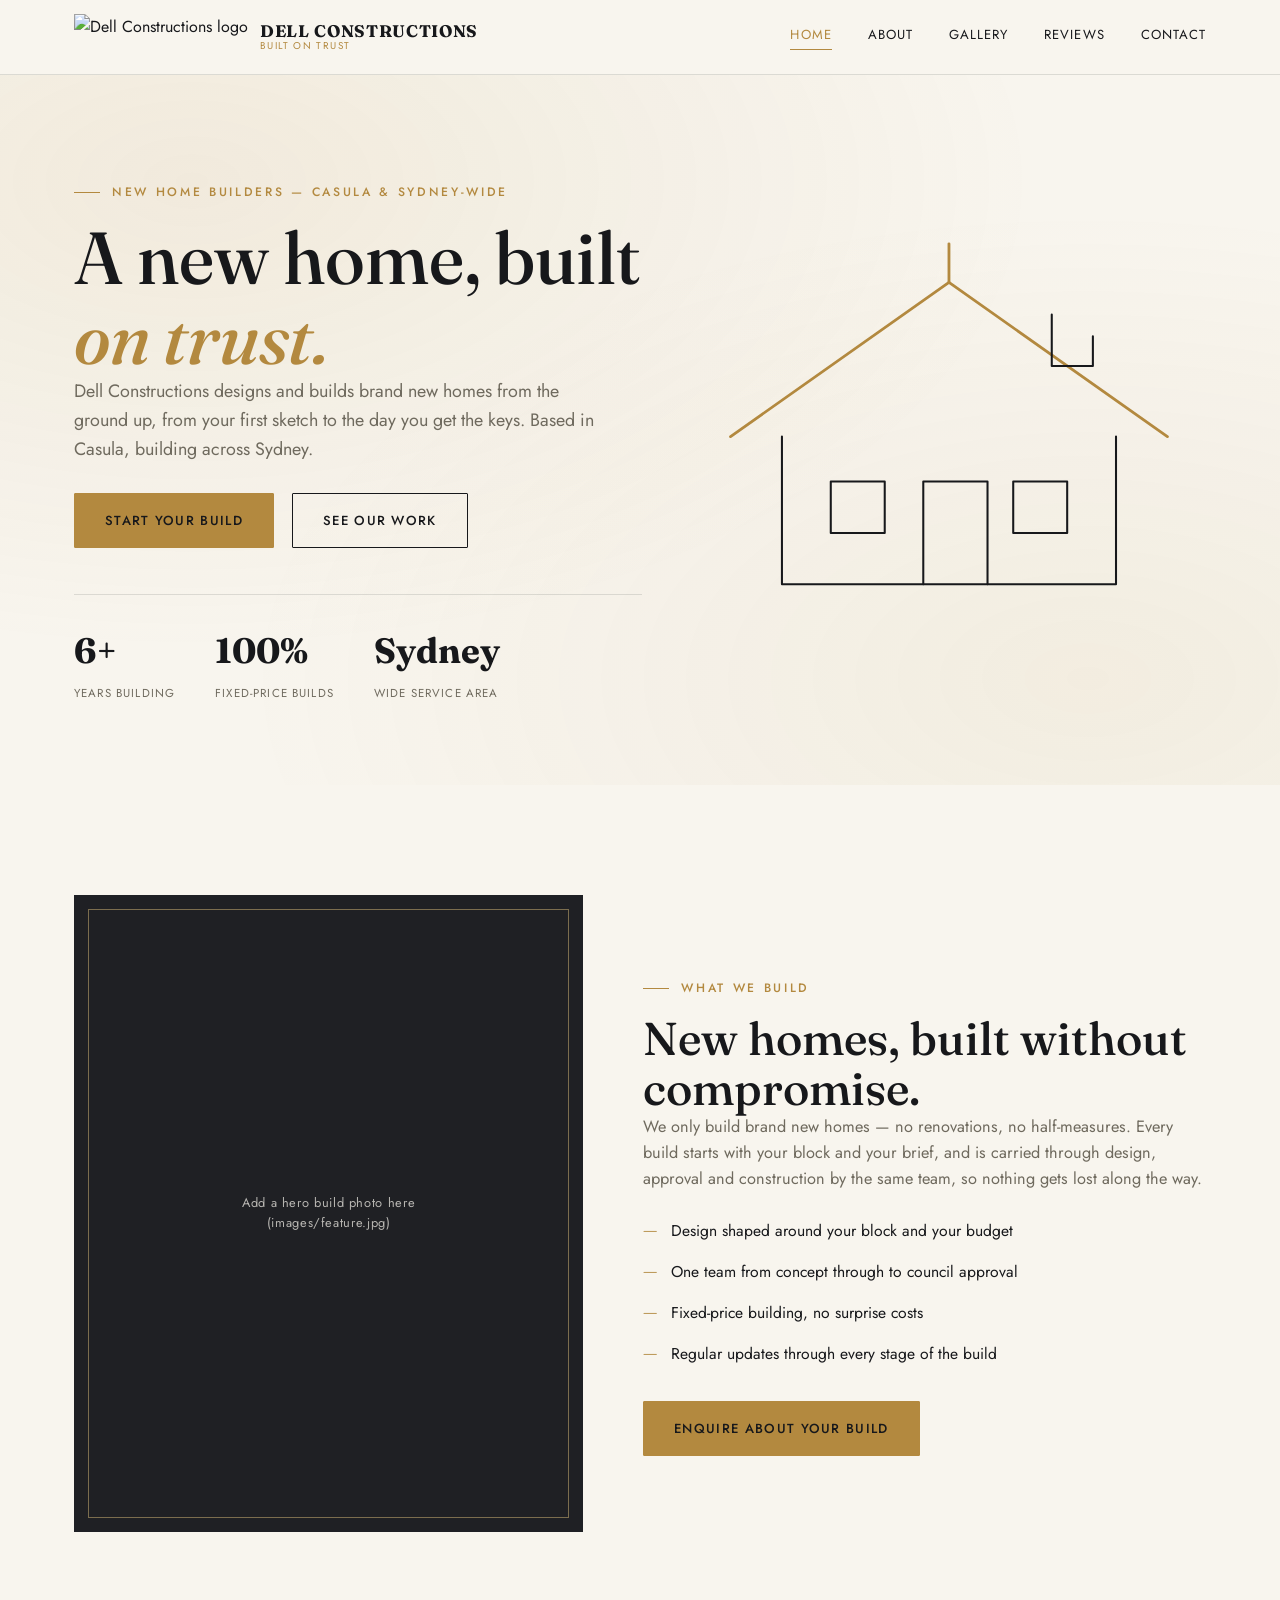
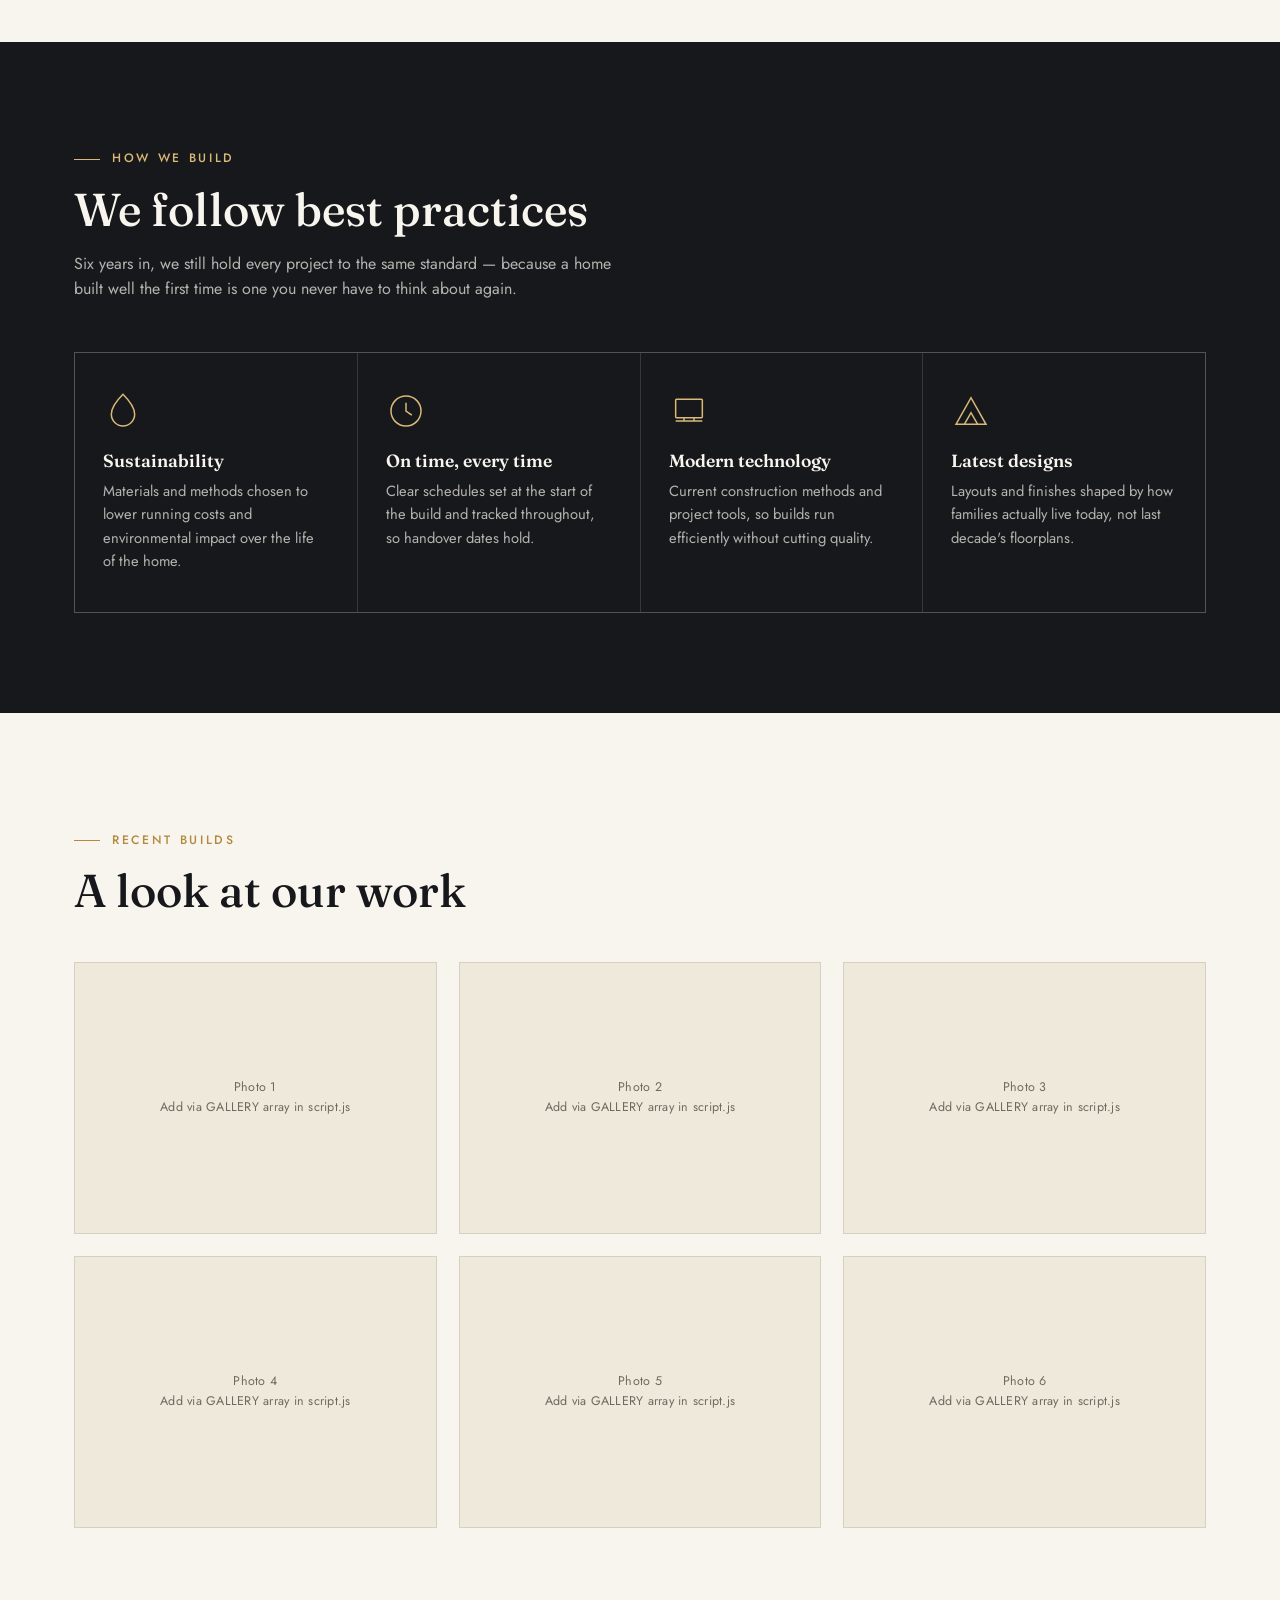
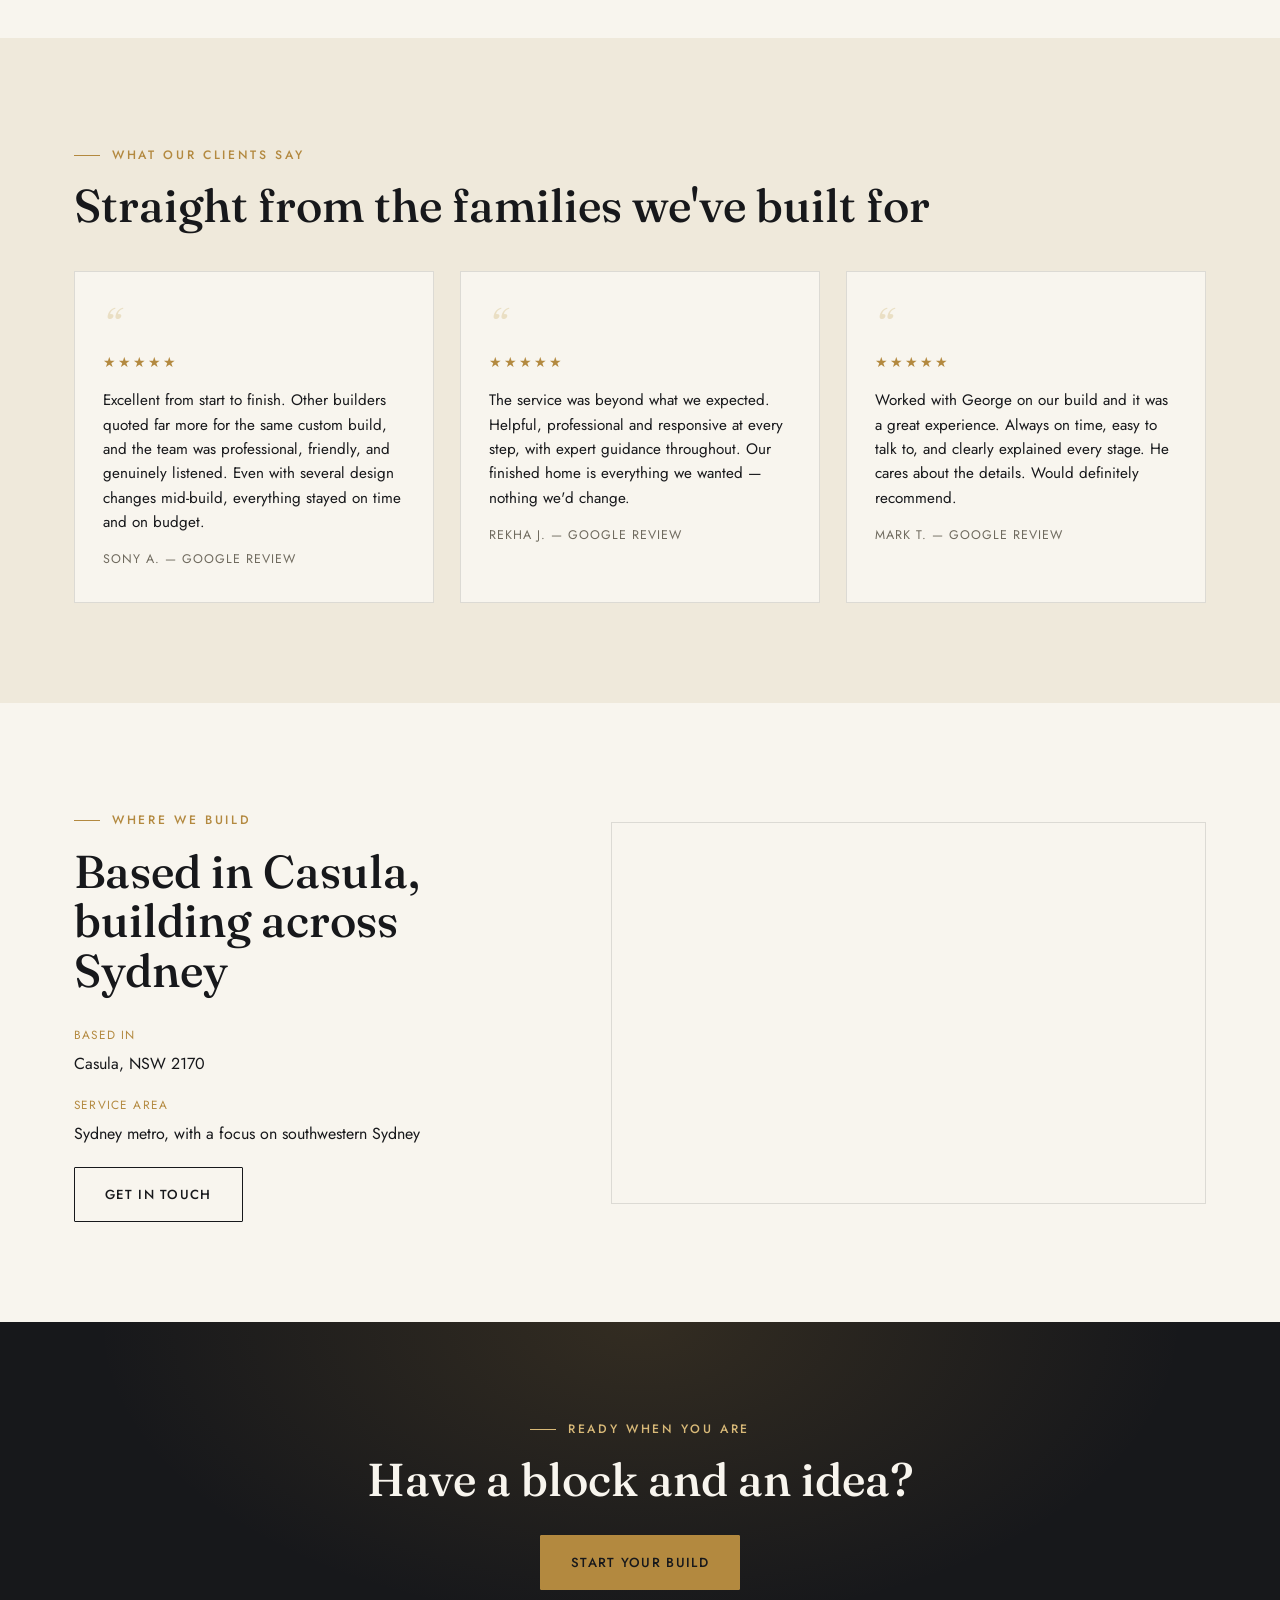
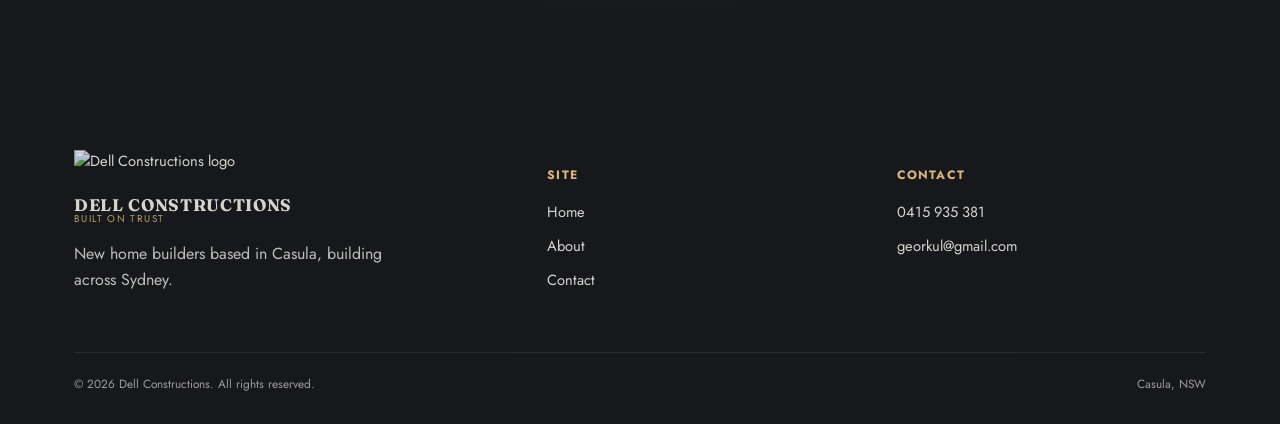
==== index.html @ a58f2e92 "Add files via upload" ====
<!DOCTYPE html>
<html lang="en">
<head>
<meta charset="UTF-8">
<meta name="viewport" content="width=device-width, initial-scale=1.0">
<title>Dell Constructions | New Home Builders, Sydney</title>
<meta name="description" content="Dell Constructions builds brand new homes across Sydney, from first sketch to handover. Based in Casula, NSW.">
<link rel="icon" href="images/logo.png">
<link rel="preconnect" href="https://fonts.googleapis.com">
<link href="https://fonts.googleapis.com/css2?family=Fraunces:ital,wght@0,400;0,500;0,600;1,500&family=Jost:wght@400;500;600&display=swap" rel="stylesheet">
<link rel="stylesheet" href="style.css">
</head>
<body>

<header class="site-header">
  <div class="container">
    <a href="index.html" class="brand">
      <img src="images/logo.png" alt="Dell Constructions logo">
      <span class="brand-text"><strong>Dell Constructions</strong><span>Built on trust</span></span>
    </a>
    <nav class="main-nav">
      <a href="index.html" class="active">Home</a>
      <a href="about.html">About</a>
      <a href="index.html#gallery">Gallery</a>
      <a href="index.html#reviews">Reviews</a>
      <a href="contact.html">Contact</a>
    </nav>
    <button class="nav-toggle" aria-label="Toggle menu">
      <span></span><span></span><span></span>
    </button>
  </div>
</header>

<section class="hero">
  <div class="container">
    <div class="hero-content reveal">
      <p class="eyebrow">New home builders — Casula &amp; Sydney-wide</p>
      <h1>A new home, built <em>on trust.</em></h1>
      <p class="hero-sub">Dell Constructions designs and builds brand new homes from the ground up, from your first sketch to the day you get the keys. Based in Casula, building across Sydney.</p>
      <div class="hero-cta">
        <a href="contact.html" class="btn-primary">Start your build</a>
        <a href="#gallery" class="btn-ghost">See our work</a>
      </div>
      <div class="hero-stats">
        <div class="stat"><strong data-count="6" data-suffix="+">0</strong><small>Years building</small></div>
        <div class="stat"><strong data-count="100" data-suffix="%">0</strong><small>Fixed-price builds</small></div>
        <div class="stat"><strong>Sydney</strong><small>Wide service area</small></div>
      </div>
    </div>

    <div class="hero-art reveal reveal-delay-1">
      <svg viewBox="0 0 400 320" xmlns="http://www.w3.org/2000/svg">
        <path d="M30 160 L200 40 L370 160" class="gold-line" />
        <path d="M70 160 L70 275 L330 275 L330 160" />
        <path d="M180 275 L180 195 L230 195 L230 275" />
        <path d="M108 195 L150 195 L150 235 L108 235 Z" />
        <path d="M250 195 L292 195 L292 235 L250 235 Z" />
        <path d="M280 65 L280 105 L312 105 L312 82" />
        <line x1="200" y1="40" x2="200" y2="10" class="gold-line" />
      </svg>
    </div>
  </div>
</section>

<section class="feature">
  <div class="container">
    <div class="feature-media reveal">
      <div class="frame-note">Add a hero build photo here<br>(images/feature.jpg)</div>
    </div>
    <div class="reveal reveal-delay-1">
      <p class="eyebrow">What we build</p>
      <h2>New homes, built without compromise.</h2>
      <p style="color:var(--muted); font-size:1.02rem;">We only build brand new homes — no renovations, no half-measures. Every build starts with your block and your brief, and is carried through design, approval and construction by the same team, so nothing gets lost along the way.</p>
      <ul class="feature-list">
        <li><span class="mark">—</span> Design shaped around your block and your budget</li>
        <li><span class="mark">—</span> One team from concept through to council approval</li>
        <li><span class="mark">—</span> Fixed-price building, no surprise costs</li>
        <li><span class="mark">—</span> Regular updates through every stage of the build</li>
      </ul>
      <a href="contact.html" class="btn-primary">Enquire about your build</a>
    </div>
  </div>
</section>

<section class="practices">
  <div class="container">
    <p class="eyebrow reveal">How we build</p>
    <h2 class="reveal">We follow best practices</h2>
    <p class="practices-sub reveal">Six years in, we still hold every project to the same standard — because a home built well the first time is one you never have to think about again.</p>
    <div class="practices-grid">
      <div class="practice-card reveal">
        <div class="icon"><svg viewBox="0 0 48 48" fill="none" stroke="currentColor" stroke-width="1.8"><path d="M24 4c8 8 14 16 14 24a14 14 0 0 1-28 0c0-8 6-16 14-24z"/></svg></div>
        <h3>Sustainability</h3>
        <p>Materials and methods chosen to lower running costs and environmental impact over the life of the home.</p>
      </div>
      <div class="practice-card reveal reveal-delay-1">
        <div class="icon"><svg viewBox="0 0 48 48" fill="none" stroke="currentColor" stroke-width="1.8"><circle cx="24" cy="24" r="18"/><path d="M24 14v10l7 5"/></svg></div>
        <h3>On time, every time</h3>
        <p>Clear schedules set at the start of the build and tracked throughout, so handover dates hold.</p>
      </div>
      <div class="practice-card reveal reveal-delay-2">
        <div class="icon"><svg viewBox="0 0 48 48" fill="none" stroke="currentColor" stroke-width="1.8"><rect x="8" y="10" width="32" height="22" rx="1"/><path d="M8 36h32M18 32v4M30 32v4"/></svg></div>
        <h3>Modern technology</h3>
        <p>Current construction methods and project tools, so builds run efficiently without cutting quality.</p>
      </div>
      <div class="practice-card reveal reveal-delay-3">
        <div class="icon"><svg viewBox="0 0 48 48" fill="none" stroke="currentColor" stroke-width="1.8"><path d="M6 40L24 8l18 32z"/><path d="M16 40l8-14 8 14"/></svg></div>
        <h3>Latest designs</h3>
        <p>Layouts and finishes shaped by how families actually live today, not last decade's floorplans.</p>
      </div>
    </div>
  </div>
</section>

<section class="gallery" id="gallery">
  <div class="container">
    <div class="gallery-head reveal">
      <div>
        <p class="eyebrow">Recent builds</p>
        <h2>A look at our work</h2>
      </div>
    </div>
    <div class="gallery-grid reveal reveal-delay-1"><!-- filled by script.js --></div>
  </div>
</section>

<section class="reviews" id="reviews">
  <div class="container">
    <p class="eyebrow reveal">What our clients say</p>
    <h2 class="reveal">Straight from the families we've built for</h2>
    <div class="reviews-grid"><!-- filled by script.js --></div>
  </div>
</section>

<section class="location">
  <div class="container">
    <div class="reveal">
      <p class="eyebrow">Where we build</p>
      <h2>Based in Casula, building across Sydney</h2>
      <div class="location-detail" style="margin-top:30px;">
        <div class="label">Based in</div>
        <p style="margin:0;">Casula, NSW 2170</p>
      </div>
      <div class="location-detail">
        <div class="label">Service area</div>
        <p style="margin:0;">Sydney metro, with a focus on southwestern Sydney</p>
      </div>
      <a href="contact.html" class="btn-ghost">Get in touch</a>
    </div>
    <div class="map-embed reveal reveal-delay-1">
      <iframe
        src="https://www.google.com/maps?q=Casula+NSW+2170,+Australia&output=embed"
        loading="lazy"
        referrerpolicy="no-referrer-when-downgrade"
        allowfullscreen></iframe>
    </div>
  </div>
</section>

<section class="cta-band">
  <div class="container reveal">
    <p class="eyebrow">Ready when you are</p>
    <h2>Have a block and an idea?</h2>
    <a href="contact.html" class="btn-primary">Start your build</a>
  </div>
</section>

<footer class="site-footer">
  <div class="container">
    <div class="footer-grid">
      <div>
        <a href="index.html" class="brand">
          <img src="images/logo.png" alt="Dell Constructions logo">
          <span class="brand-text"><strong>Dell Constructions</strong><span>Built on trust</span></span>
        </a>
        <p style="margin-top:16px; opacity:0.75; max-width:32ch;">New home builders based in Casula, building across Sydney.</p>
      </div>
      <div>
        <h4>Site</h4>
        <a href="index.html">Home</a>
        <a href="about.html">About</a>
        <a href="contact.html">Contact</a>
      </div>
      <div>
        <h4>Contact</h4>
        <a href="tel:0415935381">0415 935 381</a>
        <a href="mailto:georkul@gmail.com">georkul@gmail.com</a>
      </div>
    </div>
    <div class="footer-bottom">
      <span>© <span id="year"></span> Dell Constructions. All rights reserved.</span>
      <span>Casula, NSW</span>
    </div>
  </div>
</footer>

<script src="script.js"></script>
<script>document.getElementById("year").textContent = new Date().getFullYear();</script>
</body>
</html>
---- style.css ----
/* ============================================================
   DELL CONSTRUCTIONS — STYLESHEET (v2, luxury theme)
   ============================================================ */

:root {
  --ink: #17181b;            /* near-black charcoal, primary text/dark bg */
  --panel: #1f2024;          /* slightly lighter dark, panel sections */
  --cream: #f8f5ee;          /* warm ivory, main background */
  --cream-dim: #efe9db;      /* deeper ivory, alt section bg */
  --gold: #b3893f;           /* primary gold accent */
  --gold-light: #d8b978;     /* lighter gold, hovers/highlights */
  --gold-pale: #eadfc4;      /* faint gold tint for borders/washes */
  --muted: #6f6a5e;          /* secondary text on cream */
  --muted-light: rgba(248,245,238,0.7); /* secondary text on dark */
  --line: rgba(23,24,27,0.12);
  --line-dark: rgba(248,245,238,0.14);

  --font-display: "Fraunces", serif;
  --font-body: "Jost", sans-serif;
}

* { box-sizing: border-box; }
html { scroll-behavior: smooth; }

body {
  margin: 0;
  font-family: var(--font-body);
  background: var(--cream);
  color: var(--ink);
  line-height: 1.6;
  -webkit-font-smoothing: antialiased;
}

img { max-width: 100%; display: block; }
a { color: inherit; }

h1, h2, h3 {
  font-family: var(--font-display);
  font-weight: 600;
  line-height: 1.08;
  margin: 0;
}

h1 { font-size: clamp(2.6rem, 6vw, 4.6rem); font-weight: 500; }
h2 { font-size: clamp(1.9rem, 3.6vw, 2.9rem); font-weight: 500; }
h3 { font-size: clamp(1.2rem, 2vw, 1.5rem); font-weight: 600; }

em { font-style: italic; color: var(--gold); }

p { margin: 0 0 1rem; }

.eyebrow {
  font-family: var(--font-body);
  font-size: 0.76rem;
  font-weight: 500;
  letter-spacing: 0.22em;
  text-transform: uppercase;
  color: var(--gold);
  margin-bottom: 1rem;
  display: inline-flex;
  align-items: center;
  gap: 12px;
}
.eyebrow::before {
  content: "";
  width: 26px;
  height: 1px;
  background: var(--gold);
  display: inline-block;
}

.container {
  max-width: 1180px;
  margin: 0 auto;
  padding: 0 24px;
}

/* ---------- scroll reveal ---------- */
.reveal {
  opacity: 0;
  transform: translateY(26px);
  transition: opacity 0.8s ease, transform 0.8s ease;
}
.reveal.in-view { opacity: 1; transform: translateY(0); }
.reveal-delay-1.in-view { transition-delay: 0.12s; }
.reveal-delay-2.in-view { transition-delay: 0.24s; }
.reveal-delay-3.in-view { transition-delay: 0.36s; }

@media (prefers-reduced-motion: reduce) {
  .reveal { opacity: 1; transform: none; transition: none; }
  html { scroll-behavior: auto; }
}

/* ---------- buttons ---------- */
.btn-primary, .btn-ghost {
  display: inline-flex;
  align-items: center;
  gap: 10px;
  font-family: var(--font-body);
  font-size: 0.82rem;
  font-weight: 500;
  letter-spacing: 0.1em;
  text-transform: uppercase;
  text-decoration: none;
  padding: 16px 30px;
  border-radius: 1px;
  transition: all 0.3s ease;
  position: relative;
}

.btn-primary {
  background: var(--gold);
  color: var(--ink);
  border: 1px solid var(--gold);
}
.btn-primary:hover { background: var(--gold-light); border-color: var(--gold-light); transform: translateY(-2px); }

.btn-ghost {
  background: transparent;
  color: inherit;
  border: 1px solid currentColor;
}
.btn-ghost:hover { background: var(--ink); color: var(--cream); border-color: var(--ink); transform: translateY(-2px); }

/* ============================================================
   HEADER
   ============================================================ */
.site-header {
  position: sticky;
  top: 0;
  z-index: 50;
  background: rgba(248,245,238,0.92);
  backdrop-filter: blur(8px);
  border-bottom: 1px solid var(--line);
}

.site-header .container {
  display: flex;
  align-items: center;
  justify-content: space-between;
  padding-top: 14px;
  padding-bottom: 14px;
}

.brand {
  display: flex;
  align-items: center;
  gap: 12px;
  text-decoration: none;
  color: var(--ink);
}
.brand img { height: 46px; width: auto; }
.brand .brand-text { display: flex; flex-direction: column; line-height: 1.1; }
.brand .brand-text strong {
  font-family: var(--font-display);
  font-size: 1.05rem;
  letter-spacing: 0.04em;
  text-transform: uppercase;
}
.brand .brand-text span {
  font-size: 0.62rem;
  letter-spacing: 0.14em;
  text-transform: uppercase;
  color: var(--gold);
}

.main-nav {
  display: flex;
  align-items: center;
  gap: 36px;
}

.main-nav a {
  font-size: 0.82rem;
  letter-spacing: 0.08em;
  text-transform: uppercase;
  text-decoration: none;
  color: var(--ink);
  padding-bottom: 4px;
  border-bottom: 1px solid transparent;
  transition: border-color 0.25s ease, color 0.25s ease;
}
.main-nav a:hover,
.main-nav a.active { border-bottom-color: var(--gold); color: var(--gold); }

.nav-toggle {
  display: none;
  flex-direction: column;
  gap: 5px;
  background: none;
  border: none;
  cursor: pointer;
  padding: 6px;
}
.nav-toggle span { width: 26px; height: 1px; background: var(--ink); }

@media (max-width: 820px) {
  .main-nav {
    position: absolute;
    top: 100%;
    left: 0;
    right: 0;
    background: var(--cream);
    flex-direction: column;
    align-items: flex-start;
    gap: 0;
    border-bottom: 1px solid var(--line);
    max-height: 0;
    overflow: hidden;
    transition: max-height 0.3s ease;
  }
  .main-nav.open { max-height: 340px; }
  .main-nav a { width: 100%; padding: 16px 24px; border-bottom: 1px solid var(--line); }
  .nav-toggle { display: flex; }
}

/* ============================================================
   HERO
   ============================================================ */
.hero {
  position: relative;
  overflow: hidden;
  padding: 100px 0 80px;
  background:
    radial-gradient(ellipse at 15% 15%, rgba(179,137,63,0.10), transparent 55%),
    radial-gradient(ellipse at 85% 85%, rgba(179,137,63,0.08), transparent 55%),
    var(--cream);
}

.hero .container {
  display: grid;
  grid-template-columns: 1.05fr 0.95fr;
  gap: 50px;
  align-items: center;
}

.hero-sub {
  max-width: 48ch;
  font-size: 1.12rem;
  color: var(--muted);
}

.hero-cta {
  display: flex;
  gap: 18px;
  margin: 30px 0 46px;
  flex-wrap: wrap;
}

.hero-stats {
  display: flex;
  gap: 40px;
  flex-wrap: wrap;
  border-top: 1px solid var(--line);
  padding-top: 28px;
}
.hero-stats .stat strong {
  display: block;
  font-family: var(--font-display);
  font-size: 2.2rem;
  color: var(--ink);
}
.hero-stats .stat small {
  font-size: 0.72rem;
  letter-spacing: 0.1em;
  text-transform: uppercase;
  color: var(--muted);
}

.hero-art { position: relative; }
.hero-art svg { width: 100%; height: auto; }
.hero-art path, .hero-art line {
  fill: none;
  stroke: var(--ink);
  stroke-width: 1.6;
  stroke-linecap: round;
  stroke-linejoin: round;
  stroke-dasharray: 1500;
  stroke-dashoffset: 1500;
  transition: stroke-dashoffset 2.4s ease;
}
.hero-art .gold-line { stroke: var(--gold); stroke-width: 2.2; }
.hero-art.drawn path, .hero-art.drawn line { stroke-dashoffset: 0; }

.hero-art .shine {
  stroke: url(#goldShine);
}

/* ============================================================
   FEATURE (single "what we build" section, image + text)
   ============================================================ */
.feature { padding: 110px 0; background: var(--cream); }
.feature .container {
  display: grid;
  grid-template-columns: 0.95fr 1.05fr;
  gap: 60px;
  align-items: center;
}
.feature-media {
  aspect-ratio: 4/5;
  background: var(--panel);
  overflow: hidden;
  position: relative;
}
.feature-media img { width: 100%; height: 100%; object-fit: cover; }
.feature-media .frame-note {
  position: absolute; inset: 0;
  display: flex; align-items: center; justify-content: center;
  text-align: center; color: var(--muted-light);
  font-size: 0.8rem; letter-spacing: 0.05em; padding: 30px;
}
.feature-media::after {
  content: "";
  position: absolute; inset: 14px;
  border: 1px solid rgba(216,185,120,0.5);
  pointer-events: none;
}

.feature-list {
  list-style: none;
  padding: 0;
  margin: 26px 0 34px;
  display: grid;
  gap: 16px;
}
.feature-list li {
  display: flex;
  align-items: flex-start;
  gap: 14px;
  font-size: 0.98rem;
}
.feature-list .mark {
  color: var(--gold);
  font-family: var(--font-display);
  font-style: italic;
  font-size: 1.1rem;
  line-height: 1.4;
}

@media (max-width: 900px) {
  .feature .container { grid-template-columns: 1fr; }
  .feature-media { order: -1; }
}

/* ============================================================
   BEST PRACTICES
   ============================================================ */
.practices {
  padding: 100px 0;
  background: var(--ink);
  color: var(--cream);
  position: relative;
}
.practices .eyebrow { color: var(--gold-light); }
.practices .eyebrow::before { background: var(--gold-light); }
.practices h2 { color: var(--cream); }
.practices-sub { color: var(--muted-light); max-width: 56ch; margin-top: 16px; }

.practices-grid {
  display: grid;
  grid-template-columns: repeat(4, 1fr);
  gap: 1px;
  background: var(--line-dark);
  margin-top: 50px;
  border: 1px solid var(--line-dark);
}
.practice-card {
  background: var(--ink);
  padding: 38px 28px;
  transition: background 0.35s ease;
}
.practice-card:hover { background: #22242a; }
.practice-card .icon {
  width: 40px; height: 40px;
  color: var(--gold-light);
  margin-bottom: 20px;
}
.practice-card .icon svg { width: 100%; height: 100%; }
.practice-card h3 { color: var(--cream); font-size: 1.1rem; margin-bottom: 10px; }
.practice-card p { color: var(--muted-light); font-size: 0.92rem; margin: 0; }

@media (max-width: 900px) { .practices-grid { grid-template-columns: repeat(2, 1fr); } }
@media (max-width: 560px) { .practices-grid { grid-template-columns: 1fr; } }

/* ============================================================
   GALLERY
   ============================================================ */
.gallery { padding: 110px 0; }
.gallery-head {
  display: flex;
  justify-content: space-between;
  align-items: flex-end;
  flex-wrap: wrap;
  gap: 20px;
  margin-bottom: 46px;
}

.gallery-grid {
  display: grid;
  grid-template-columns: repeat(3, 1fr);
  gap: 22px;
}
.gallery-item {
  aspect-ratio: 4/3;
  overflow: hidden;
  position: relative;
  background: var(--cream-dim);
  border: 1px solid var(--line);
}
.gallery-item img {
  width: 100%; height: 100%; object-fit: cover;
  transition: transform 0.6s ease;
}
.gallery-item:hover img { transform: scale(1.06); }
.gallery-item .caption {
  position: absolute; left: 0; right: 0; bottom: 0;
  background: linear-gradient(transparent, rgba(23,24,27,0.82));
  color: var(--cream);
  font-size: 0.8rem; letter-spacing: 0.03em;
  padding: 30px 16px 12px;
}
.gallery-placeholder {
  width: 100%; height: 100%;
  display: flex; align-items: center; justify-content: center;
  text-align: center; font-size: 0.78rem; color: var(--muted);
  padding: 16px; letter-spacing: 0.02em;
}

@media (max-width: 900px) { .gallery-grid { grid-template-columns: repeat(2, 1fr); } }
@media (max-width: 560px) { .gallery-grid { grid-template-columns: 1fr; } }

/* ============================================================
   REVIEWS
   ============================================================ */
.reviews { padding: 100px 0; background: var(--cream-dim); }

.reviews-grid {
  display: grid;
  grid-template-columns: repeat(3, 1fr);
  gap: 26px;
  margin-top: 40px;
}
.review-card {
  background: var(--cream);
  border: 1px solid var(--line);
  padding: 32px 28px;
  position: relative;
}
.review-card .quote-mark {
  font-family: var(--font-display);
  font-style: italic;
  font-size: 2.6rem;
  color: var(--gold-pale);
  line-height: 1;
  display: block;
  margin-bottom: 6px;
}
.review-card .stars { color: var(--gold); letter-spacing: 2px; margin-bottom: 14px; font-size: 0.9rem; }
.review-card p.text { font-size: 0.95rem; color: var(--ink); }
.review-card .reviewer {
  font-size: 0.78rem;
  text-transform: uppercase;
  letter-spacing: 0.08em;
  color: var(--muted);
  margin-top: 16px;
}

@media (max-width: 900px) { .reviews-grid { grid-template-columns: 1fr; } }

/* ============================================================
   LOCATION
   ============================================================ */
.location { padding: 100px 0; }
.location .container {
  display: grid;
  grid-template-columns: 0.9fr 1.1fr;
  gap: 50px;
  align-items: center;
}
.location-detail { margin-bottom: 20px; }
.location-detail .label {
  font-size: 0.74rem; letter-spacing: 0.1em; text-transform: uppercase;
  color: var(--gold); margin-bottom: 6px;
}
.map-embed {
  border: 1px solid var(--line);
  filter: grayscale(20%) contrast(1.02);
}
.map-embed iframe { width: 100%; height: 380px; border: 0; display: block; }

@media (max-width: 900px) { .location .container { grid-template-columns: 1fr; } }

/* ============================================================
   CTA BAND
   ============================================================ */
.cta-band {
  background: var(--ink);
  color: var(--cream);
  padding: 90px 0;
  text-align: center;
  position: relative;
  overflow: hidden;
}
.cta-band::before {
  content: "";
  position: absolute; inset: 0;
  background: radial-gradient(ellipse at 50% 0%, rgba(179,137,63,0.18), transparent 60%);
}
.cta-band .container { position: relative; }
.cta-band .eyebrow { color: var(--gold-light); }
.cta-band .eyebrow::before { background: var(--gold-light); }
.cta-band h2 { color: var(--cream); margin-bottom: 30px; }

/* ============================================================
   ABOUT PAGE
   ============================================================ */
.page-header {
  padding: 80px 0 50px;
  border-bottom: 1px solid var(--line);
  background:
    radial-gradient(ellipse at 90% 10%, rgba(179,137,63,0.10), transparent 55%),
    var(--cream);
}

.about-story { padding: 90px 0; }
.about-story .container { display: grid; grid-template-columns: 1fr 1fr; gap: 60px; }
@media (max-width: 850px) { .about-story .container { grid-template-columns: 1fr; } }
.about-story .lede { font-size: 1.1rem; color: var(--muted); }

.values-grid {
  display: grid;
  grid-template-columns: 1fr;
  gap: 24px;
  margin-top: 8px;
}
.value-card {
  border-left: 2px solid var(--gold);
  padding: 4px 0 4px 22px;
}

.process { padding: 100px 0; background: var(--ink); color: var(--cream); }
.process .eyebrow { color: var(--gold-light); }
.process .eyebrow::before { background: var(--gold-light); }
.process h2 { color: var(--cream); }
.process-steps {
  display: grid;
  grid-template-columns: repeat(4, 1fr);
  gap: 30px;
  margin-top: 50px;
}
@media (max-width: 900px) { .process-steps { grid-template-columns: 1fr 1fr; } }
@media (max-width: 560px) { .process-steps { grid-template-columns: 1fr; } }
.process-step .num {
  font-family: var(--font-display);
  font-style: italic;
  color: var(--gold-light);
  font-size: 1.6rem;
  margin-bottom: 12px;
}
.process-step h3 { color: var(--cream); }
.process-step p { color: var(--muted-light); font-size: 0.92rem; }

/* ============================================================
   CONTACT PAGE
   ============================================================ */
.contact-section { padding: 90px 0; }
.contact-grid { display: grid; grid-template-columns: 1fr 1fr; gap: 60px; }
@media (max-width: 850px) { .contact-grid { grid-template-columns: 1fr; } }

.contact-details .detail {
  margin-bottom: 26px;
  padding-bottom: 26px;
  border-bottom: 1px solid var(--line);
}
.contact-details .detail:last-child { border-bottom: none; }
.contact-details .detail .label {
  font-size: 0.74rem; text-transform: uppercase; letter-spacing: 0.1em;
  color: var(--gold); margin-bottom: 6px;
}

form.contact-form { display: flex; flex-direction: column; gap: 18px; }
.contact-form label {
  font-size: 0.74rem; text-transform: uppercase; letter-spacing: 0.08em;
  margin-bottom: 6px; display: block; color: var(--muted);
}
.contact-form input,
.contact-form select,
.contact-form textarea {
  width: 100%;
  padding: 13px 14px;
  border: 1px solid var(--ink);
  background: var(--cream);
  font-family: var(--font-body);
  font-size: 0.95rem;
  color: var(--ink);
  border-radius: 0;
}
.contact-form input:focus,
.contact-form select:focus,
.contact-form textarea:focus {
  outline: 2px solid var(--gold);
  outline-offset: 1px;
}
.contact-form textarea { min-height: 130px; resize: vertical; }
.contact-form button { align-self: flex-start; cursor: pointer; }
.form-note { font-size: 0.78rem; color: var(--muted); margin-top: 4px; }

/* ============================================================
   FOOTER
   ============================================================ */
.site-footer { background: var(--ink); color: var(--cream); padding: 70px 0 30px; }
.footer-grid { display: grid; grid-template-columns: 1.4fr 1fr 1fr; gap: 40px; margin-bottom: 44px; }
@media (max-width: 700px) { .footer-grid { grid-template-columns: 1fr; } }

.site-footer .brand { color: var(--cream); }
.site-footer .brand .brand-text span { color: var(--gold-light); }
.footer-grid h4 {
  font-size: 0.76rem; text-transform: uppercase; letter-spacing: 0.1em;
  color: var(--gold-light); margin-bottom: 16px;
}
.footer-grid a {
  display: block; text-decoration: none; color: var(--cream);
  opacity: 0.85; margin-bottom: 10px; font-size: 0.92rem;
}
.footer-grid a:hover { opacity: 1; color: var(--gold-light); }

.footer-bottom {
  border-top: 1px solid var(--line-dark);
  padding-top: 22px;
  font-size: 0.74rem;
  opacity: 0.6;
  display: flex; justify-content: space-between; flex-wrap: wrap; gap: 10px;
}
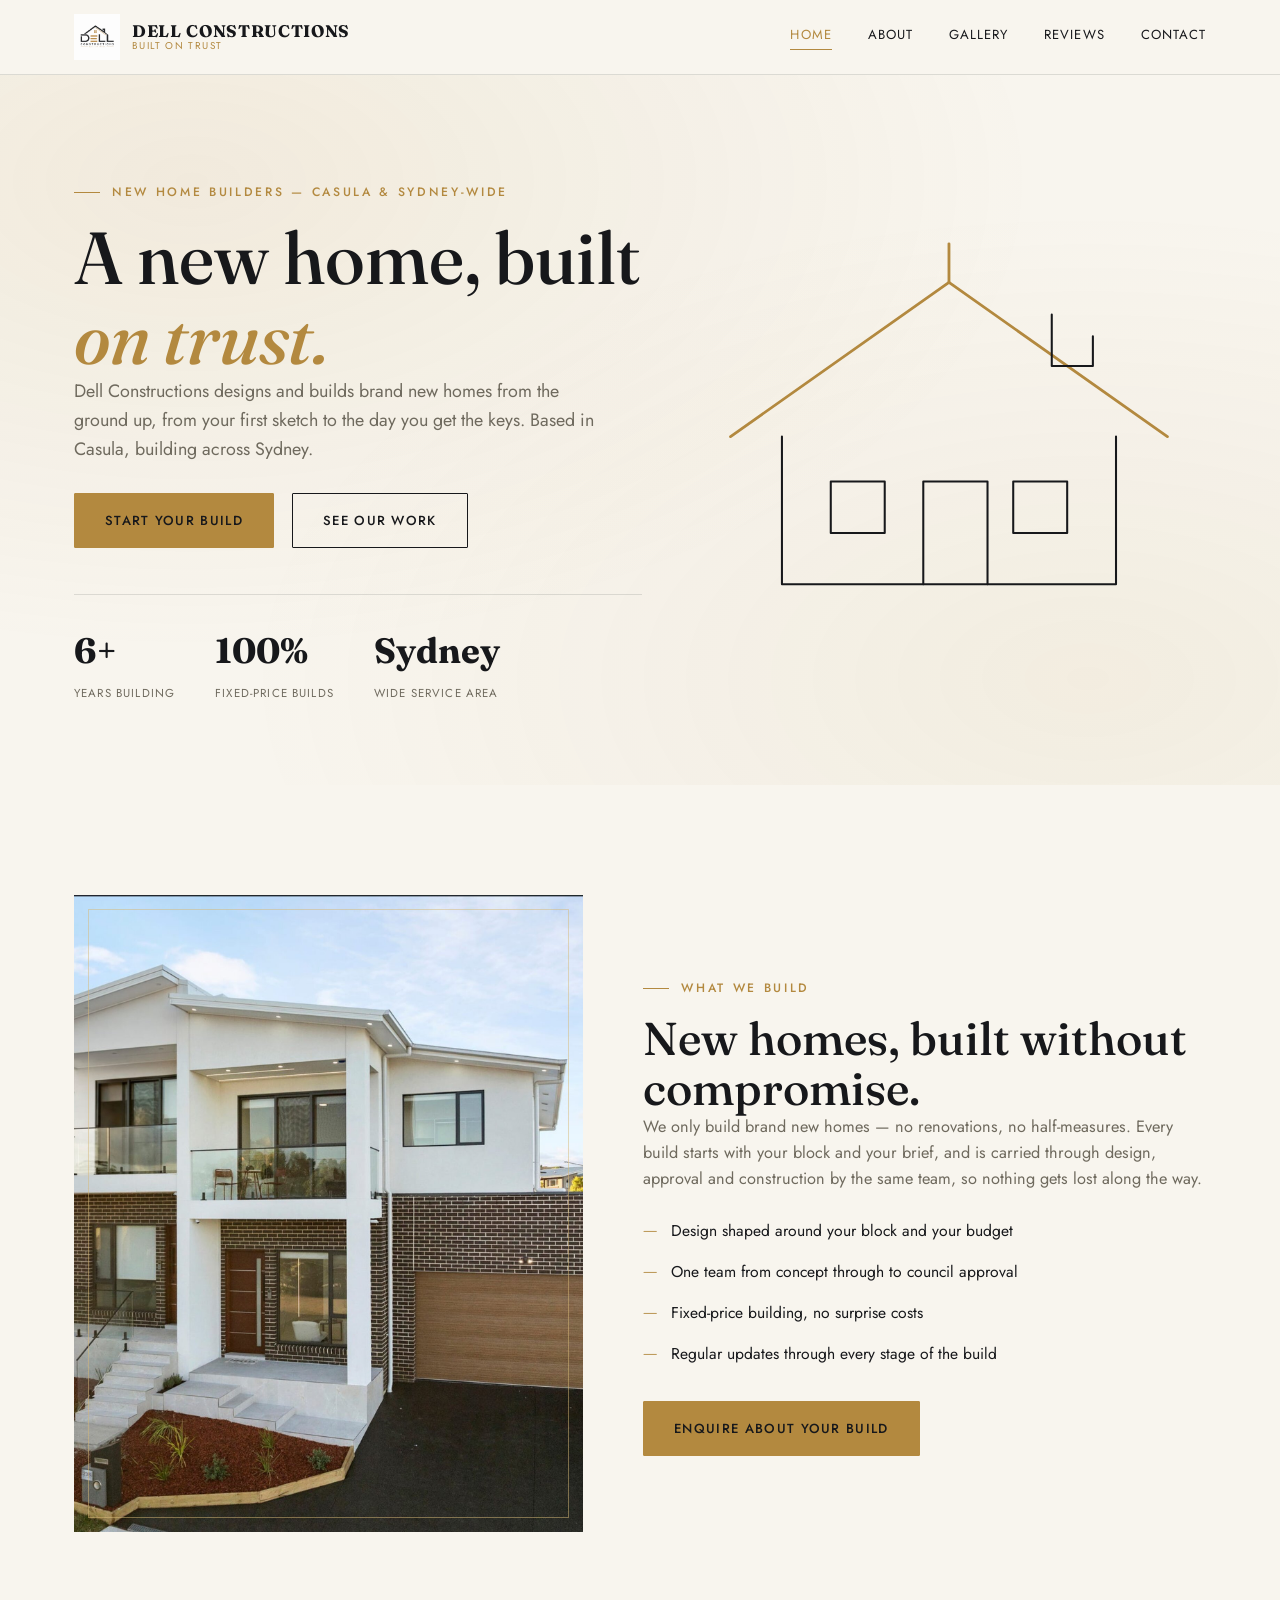
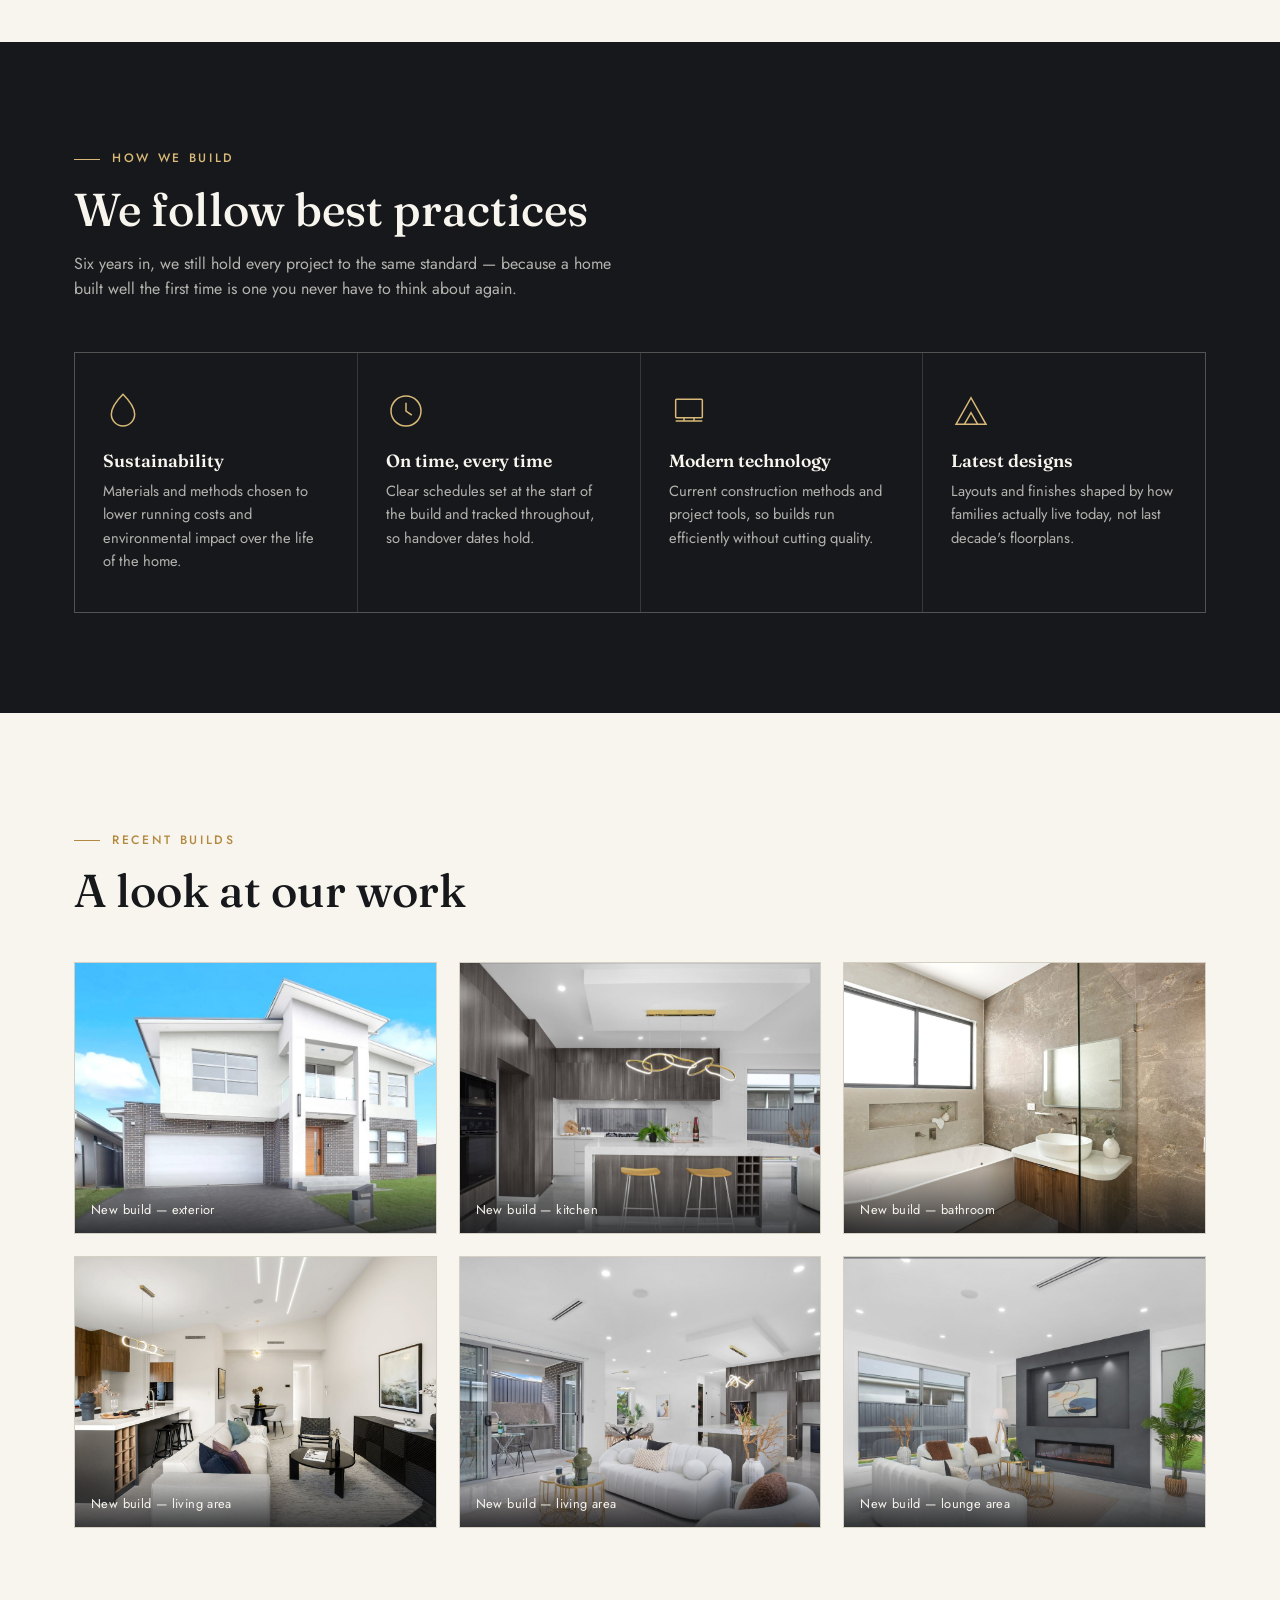
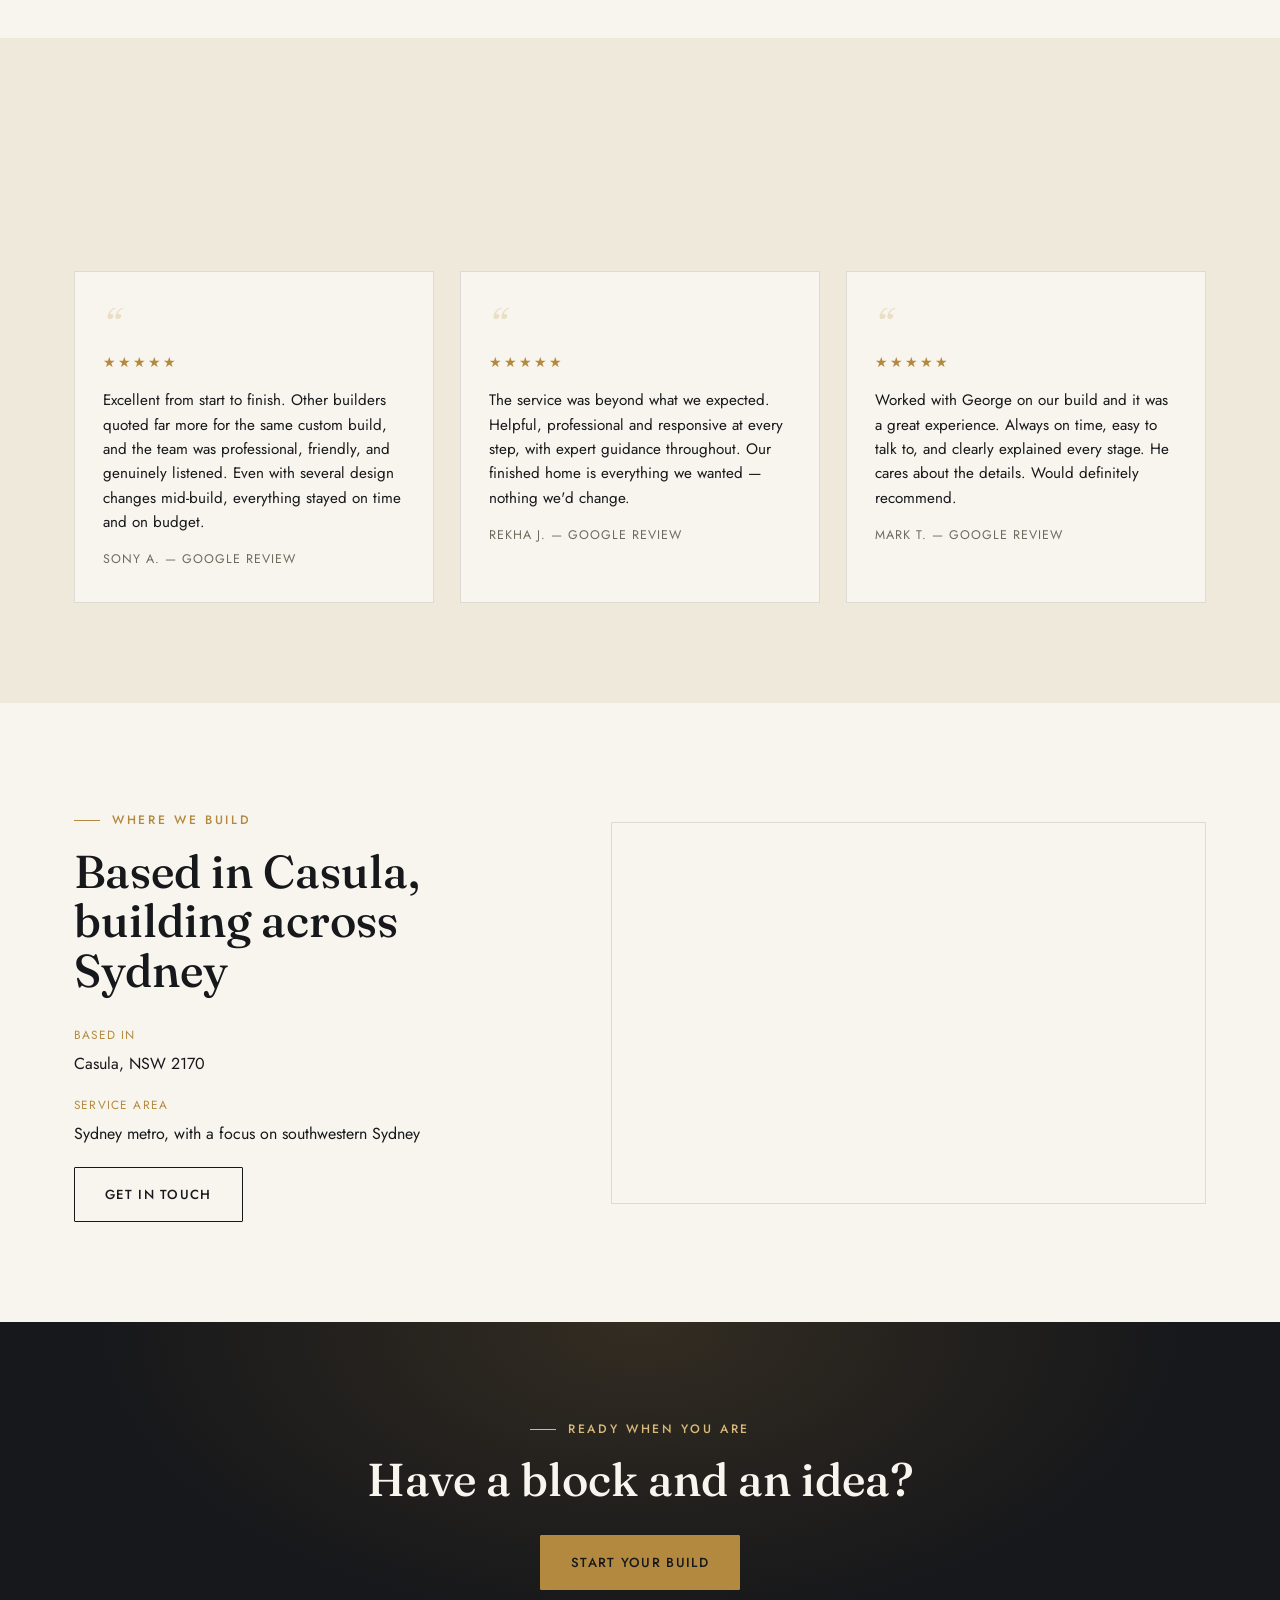
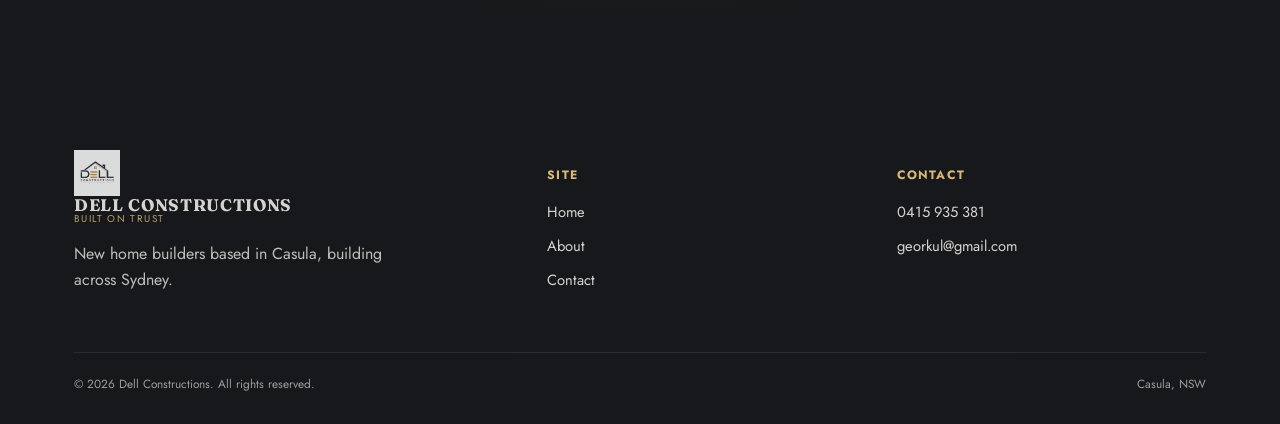
==== commit 3b31071b: "Update index.html" ====
--- a/index.html
+++ b/index.html
@@ -64,9 +64,9 @@
 
 <section class="feature">
   <div class="container">
-    <div class="feature-media reveal">
-      <div class="frame-note">Add a hero build photo here<br>(images/feature.jpg)</div>
-    </div>
+  <div class="feature-media reveal">
+  <img src="images/exterior2.jpg" alt="Dell Constructions new build">
+</div>
     <div class="reveal reveal-delay-1">
       <p class="eyebrow">What we build</p>
       <h2>New homes, built without compromise.</h2>
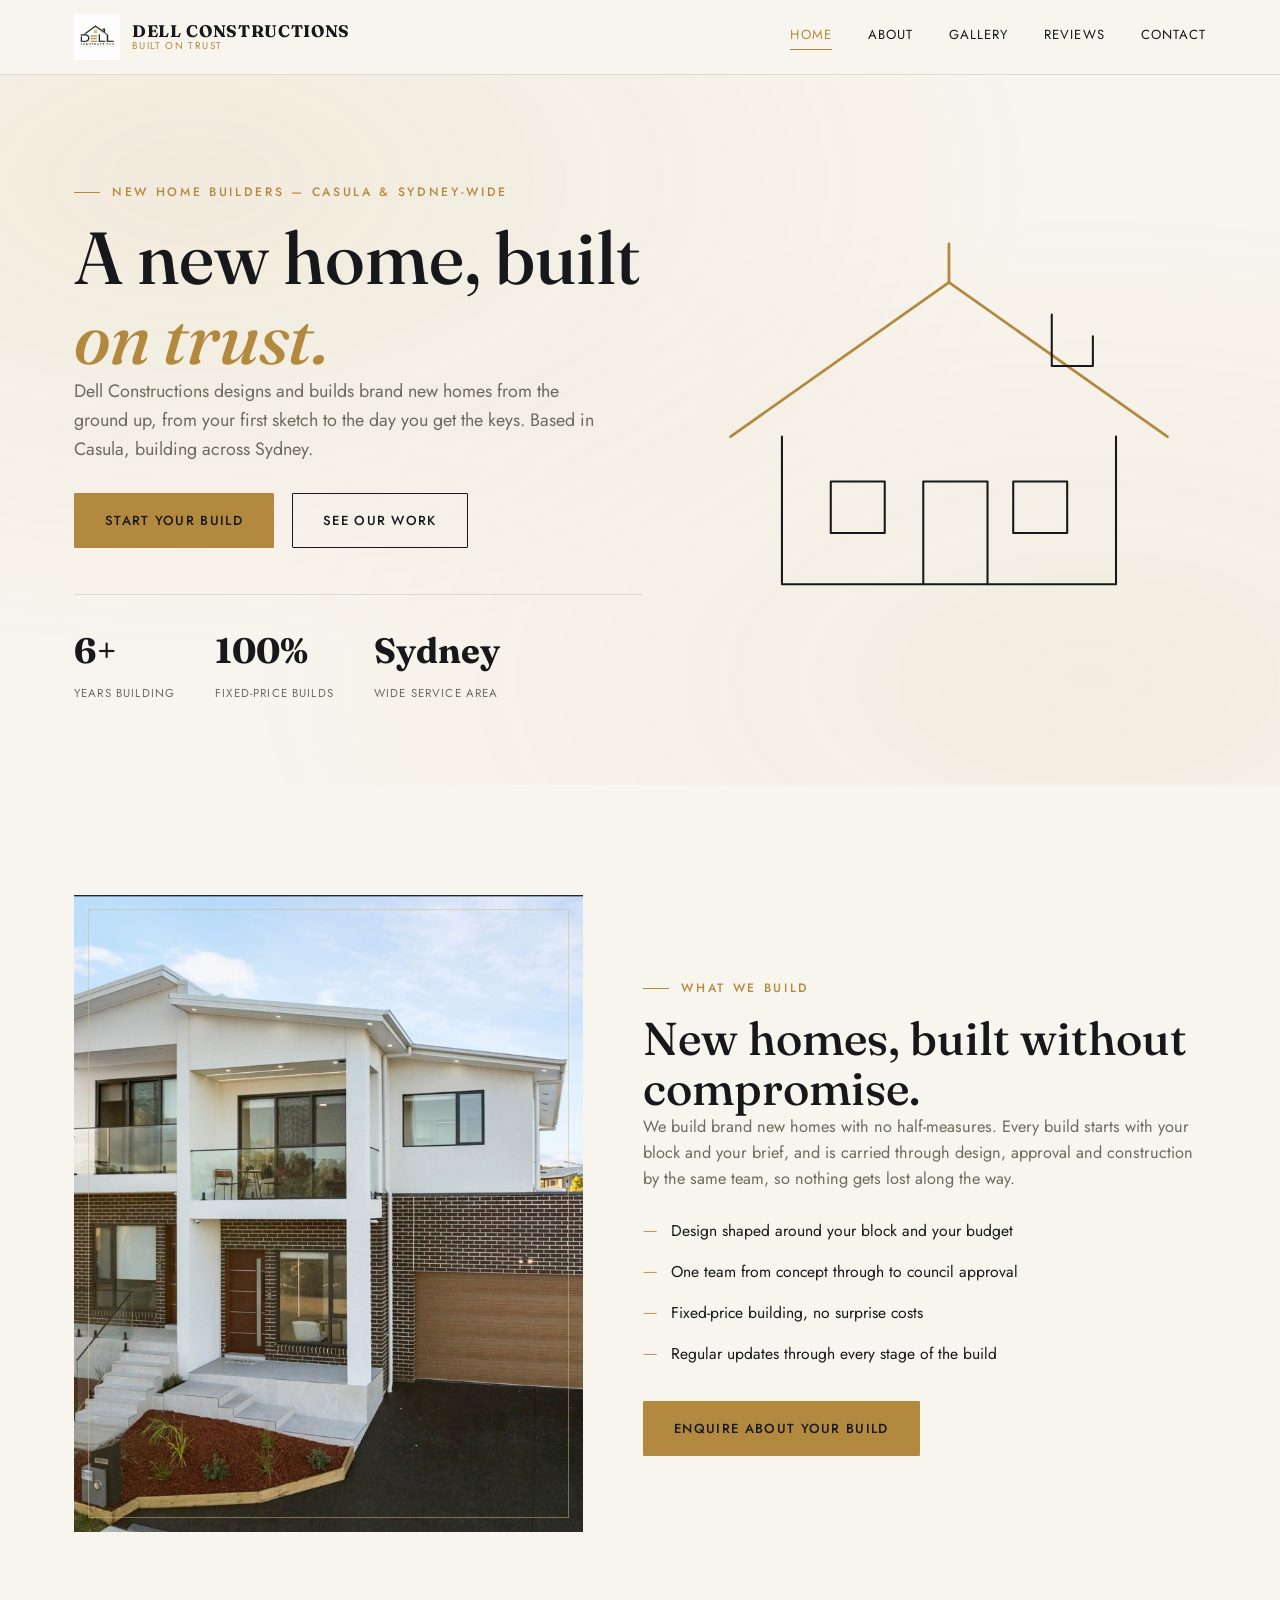
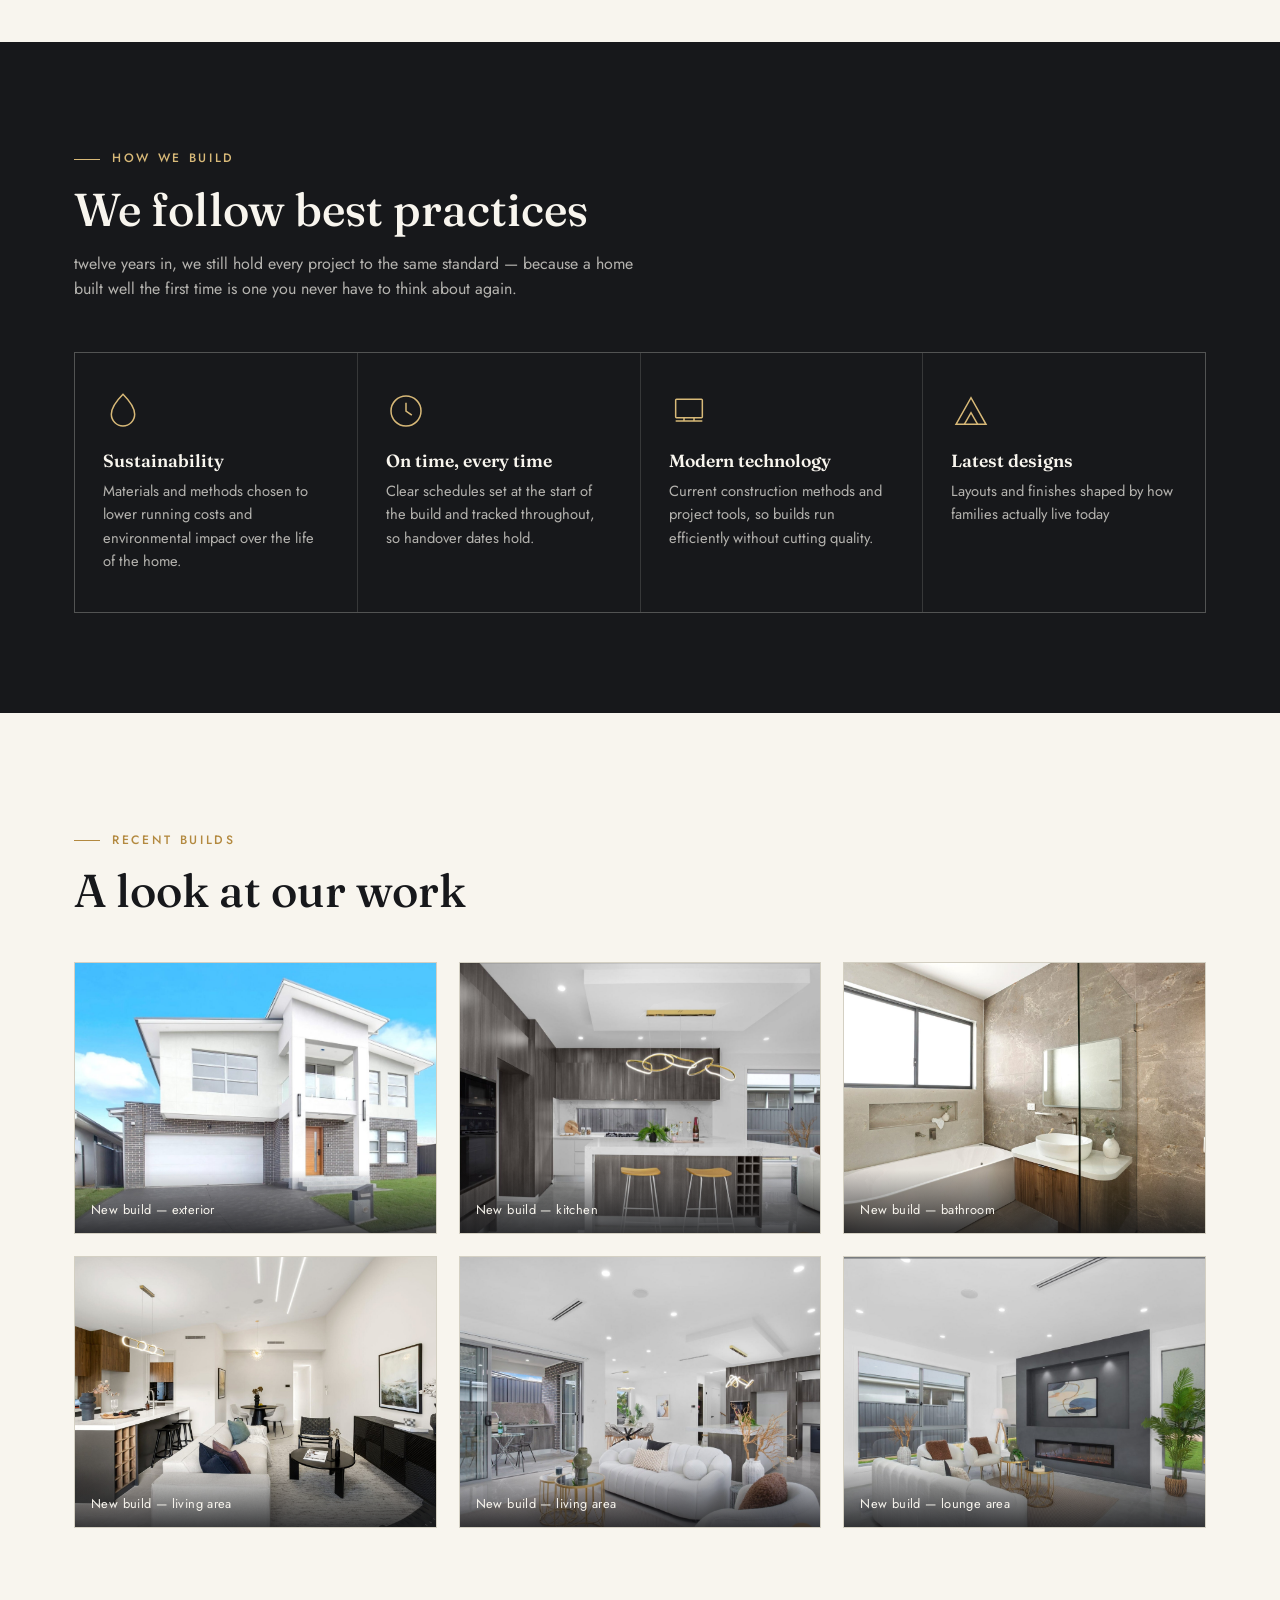
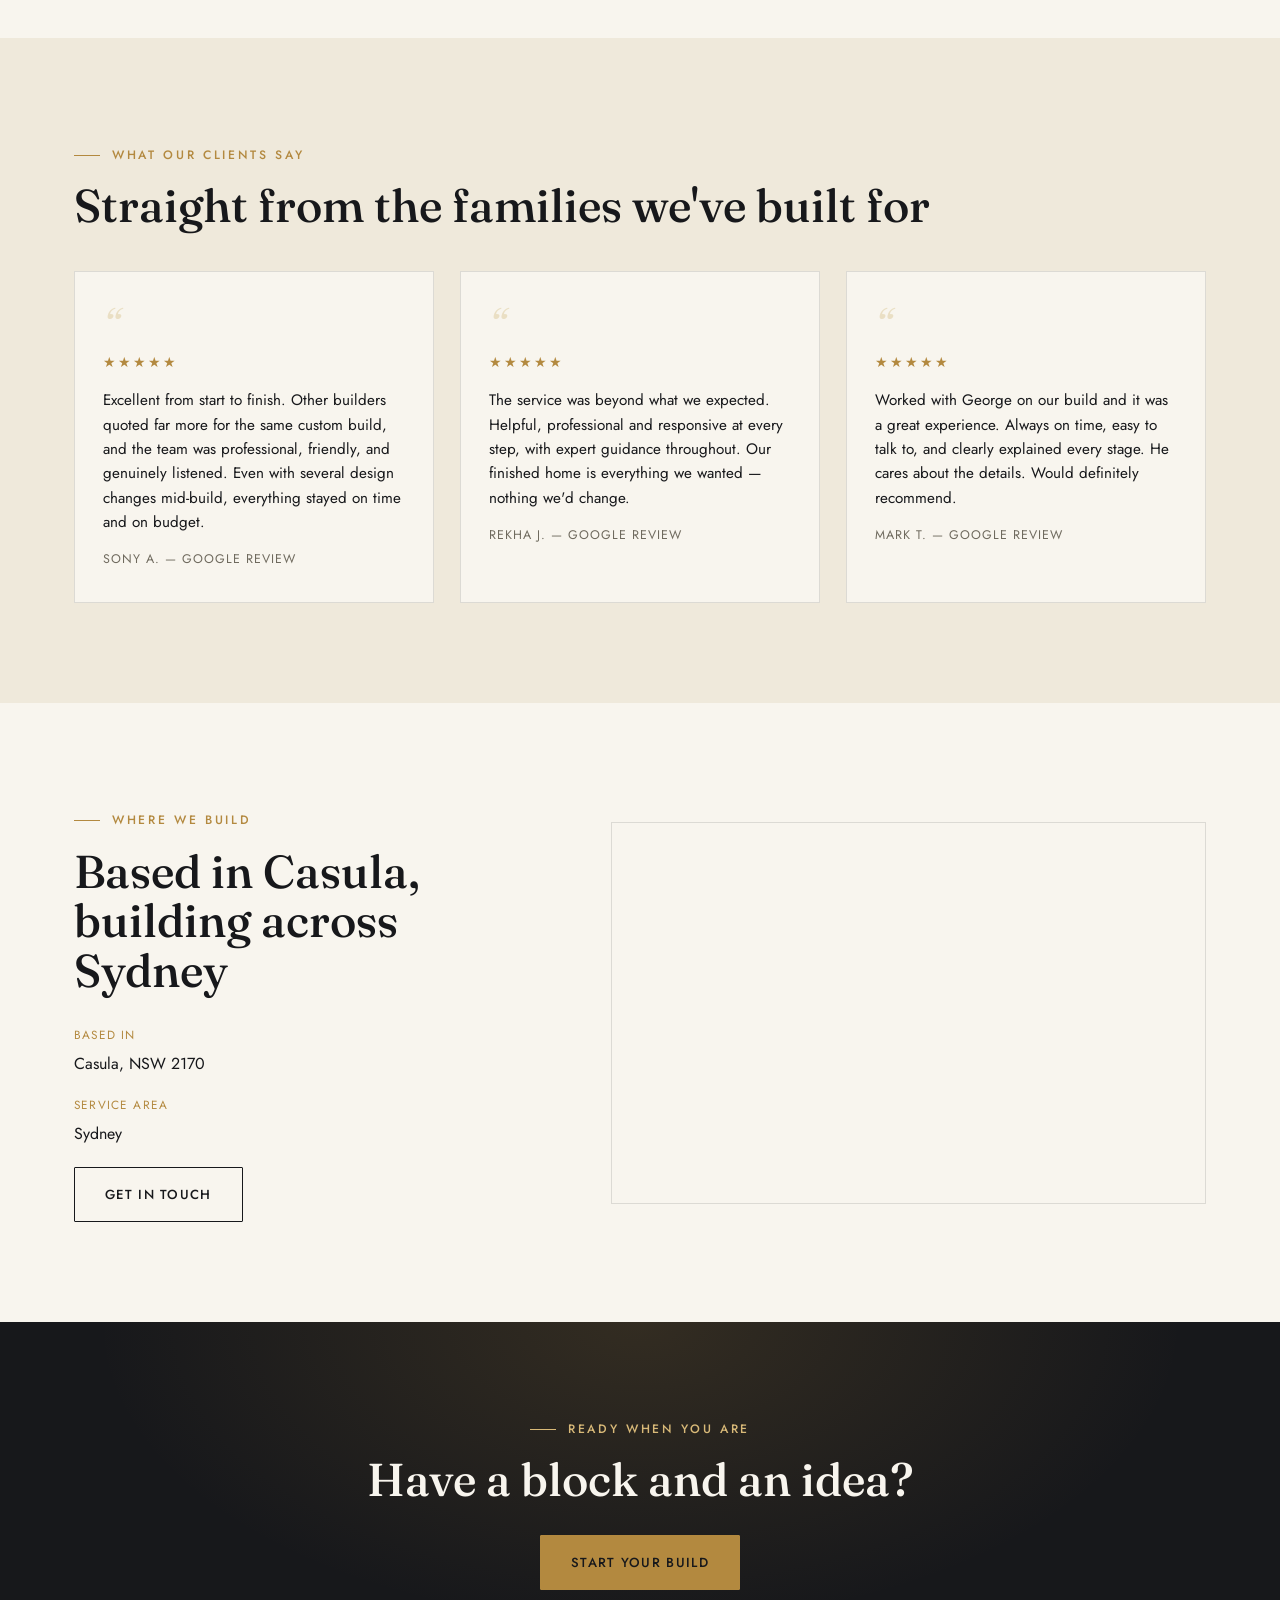
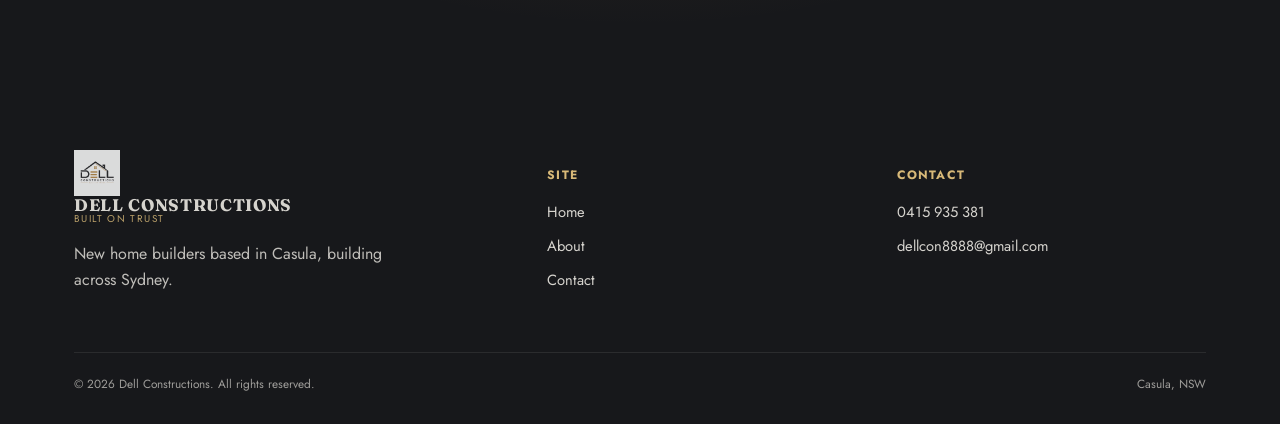
==== commit 832c53d9: "Update index.html" ====
--- a/index.html
+++ b/index.html
@@ -70,7 +70,7 @@
     <div class="reveal reveal-delay-1">
       <p class="eyebrow">What we build</p>
       <h2>New homes, built without compromise.</h2>
-      <p style="color:var(--muted); font-size:1.02rem;">We only build brand new homes — no renovations, no half-measures. Every build starts with your block and your brief, and is carried through design, approval and construction by the same team, so nothing gets lost along the way.</p>
+      <p style="color:var(--muted); font-size:1.02rem;">We build brand new homes with no half-measures. Every build starts with your block and your brief, and is carried through design, approval and construction by the same team, so nothing gets lost along the way.</p>
       <ul class="feature-list">
         <li><span class="mark">—</span> Design shaped around your block and your budget</li>
         <li><span class="mark">—</span> One team from concept through to council approval</li>
@@ -86,7 +86,7 @@
   <div class="container">
     <p class="eyebrow reveal">How we build</p>
     <h2 class="reveal">We follow best practices</h2>
-    <p class="practices-sub reveal">Six years in, we still hold every project to the same standard — because a home built well the first time is one you never have to think about again.</p>
+    <p class="practices-sub reveal">twelve years in, we still hold every project to the same standard — because a home built well the first time is one you never have to think about again.</p>
     <div class="practices-grid">
       <div class="practice-card reveal">
         <div class="icon"><svg viewBox="0 0 48 48" fill="none" stroke="currentColor" stroke-width="1.8"><path d="M24 4c8 8 14 16 14 24a14 14 0 0 1-28 0c0-8 6-16 14-24z"/></svg></div>
@@ -106,7 +106,7 @@
       <div class="practice-card reveal reveal-delay-3">
         <div class="icon"><svg viewBox="0 0 48 48" fill="none" stroke="currentColor" stroke-width="1.8"><path d="M6 40L24 8l18 32z"/><path d="M16 40l8-14 8 14"/></svg></div>
         <h3>Latest designs</h3>
-        <p>Layouts and finishes shaped by how families actually live today, not last decade's floorplans.</p>
+        <p>Layouts and finishes shaped by how families actually live today</p>
       </div>
     </div>
   </div>
@@ -143,7 +143,7 @@
       </div>
       <div class="location-detail">
         <div class="label">Service area</div>
-        <p style="margin:0;">Sydney metro, with a focus on southwestern Sydney</p>
+        <p style="margin:0;">Sydney</p>
       </div>
       <a href="contact.html" class="btn-ghost">Get in touch</a>
     </div>
@@ -184,7 +184,7 @@
       <div>
         <h4>Contact</h4>
         <a href="tel:0415935381">0415 935 381</a>
-        <a href="mailto:georkul@gmail.com">georkul@gmail.com</a>
+        <a href="mailto:georkul@gmail.com">dellcon8888@gmail.com</a>
       </div>
     </div>
     <div class="footer-bottom">
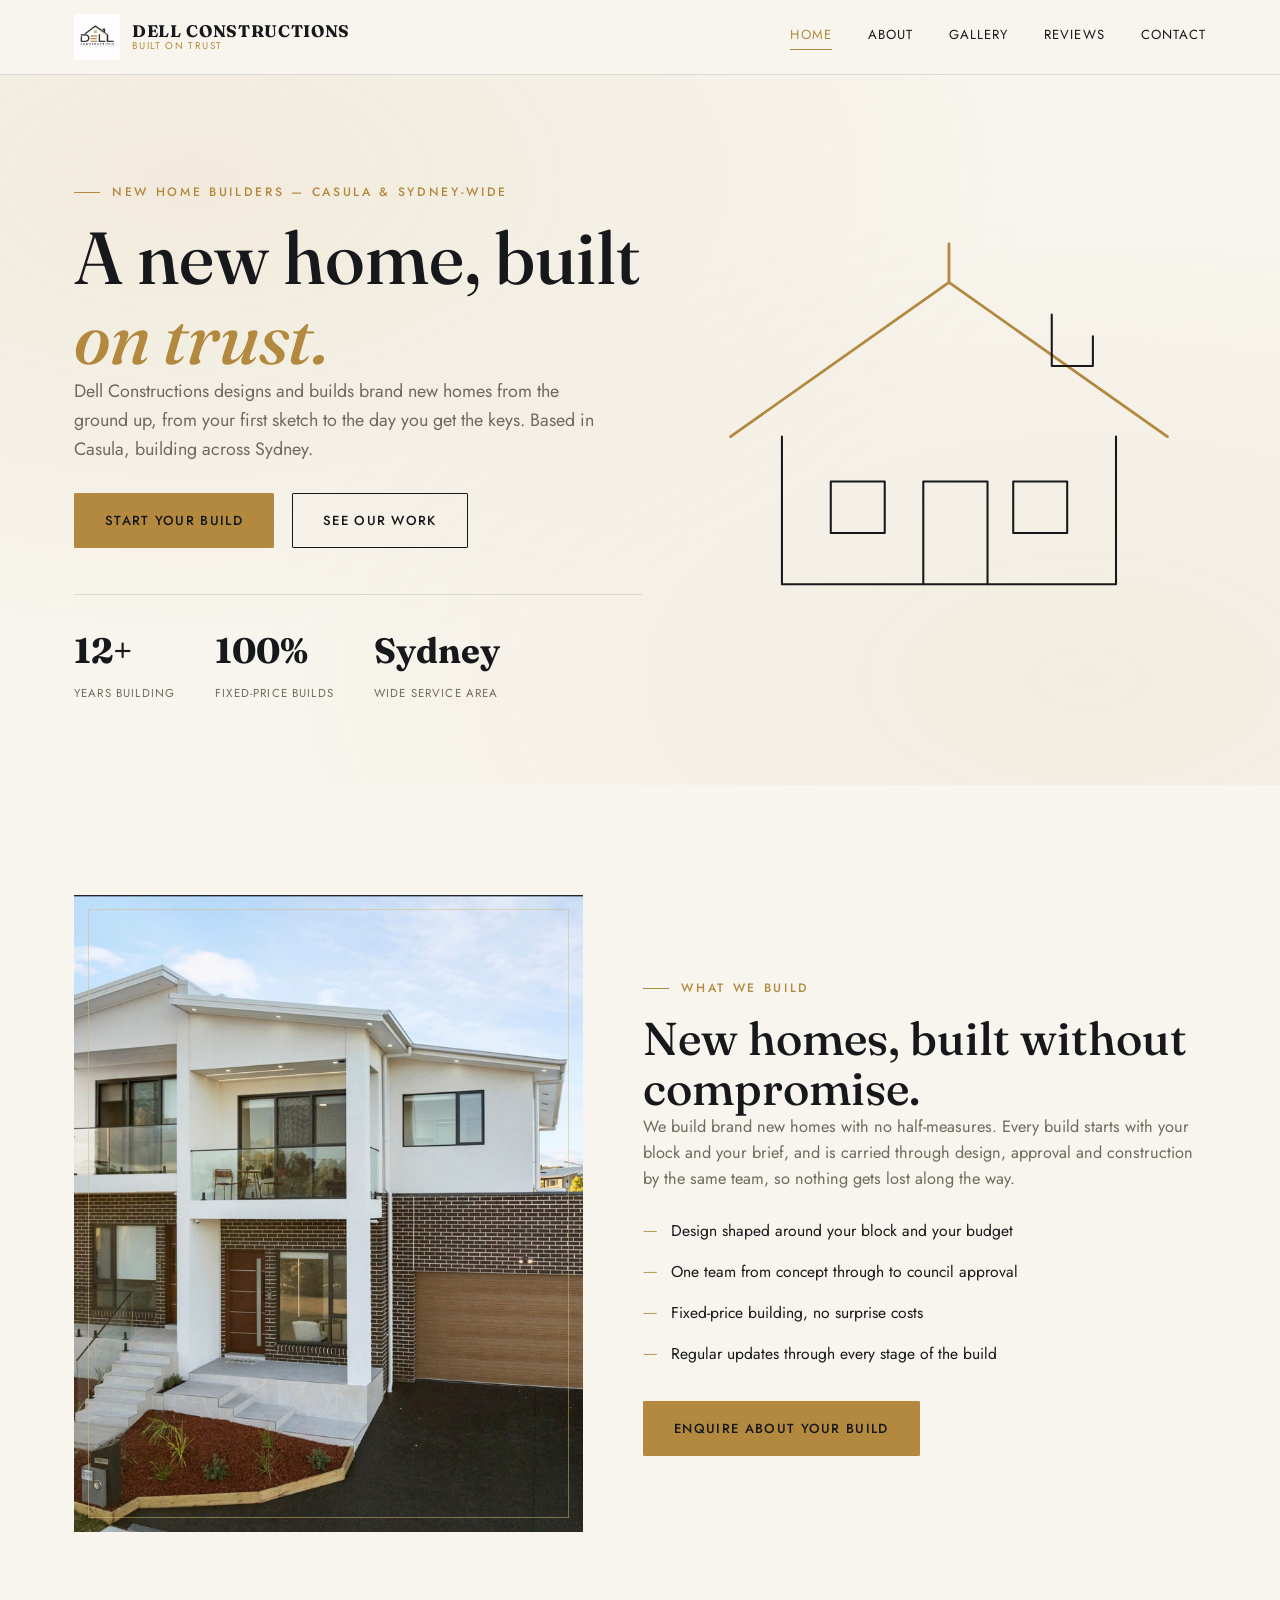
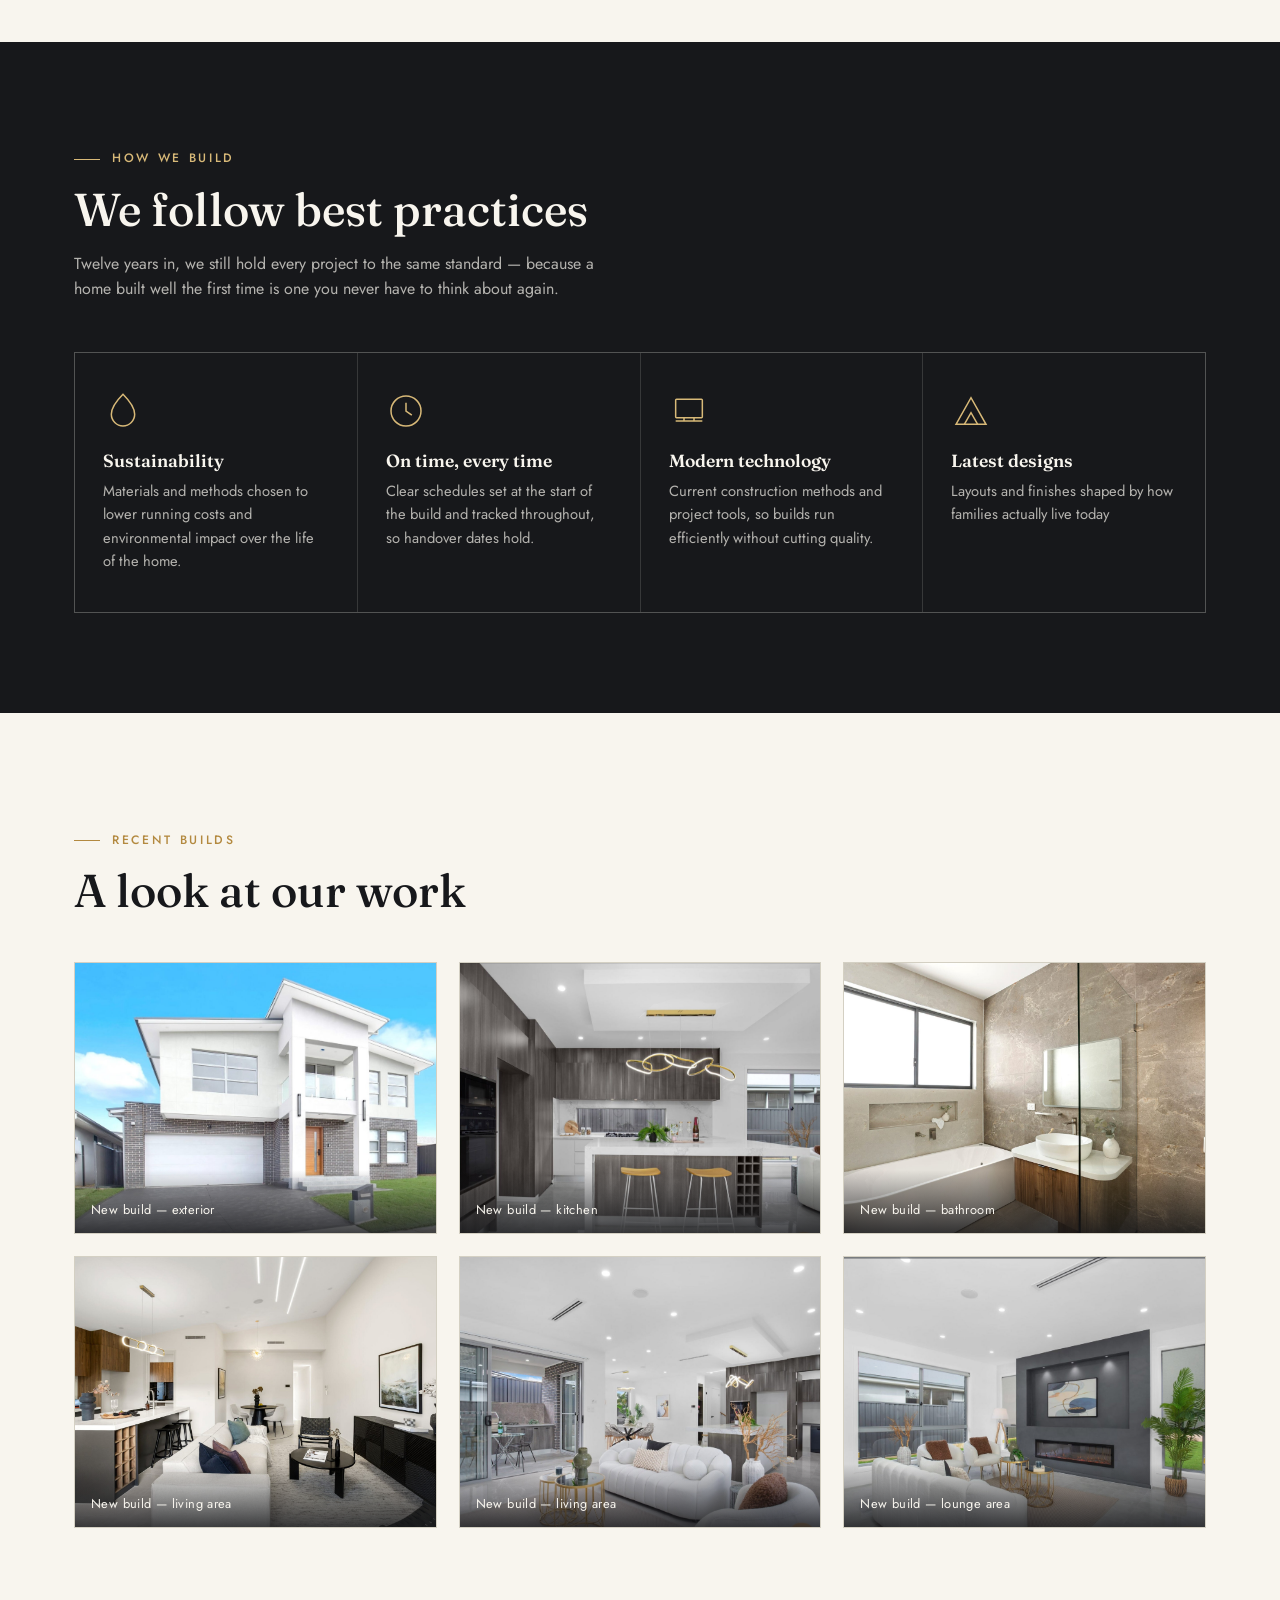
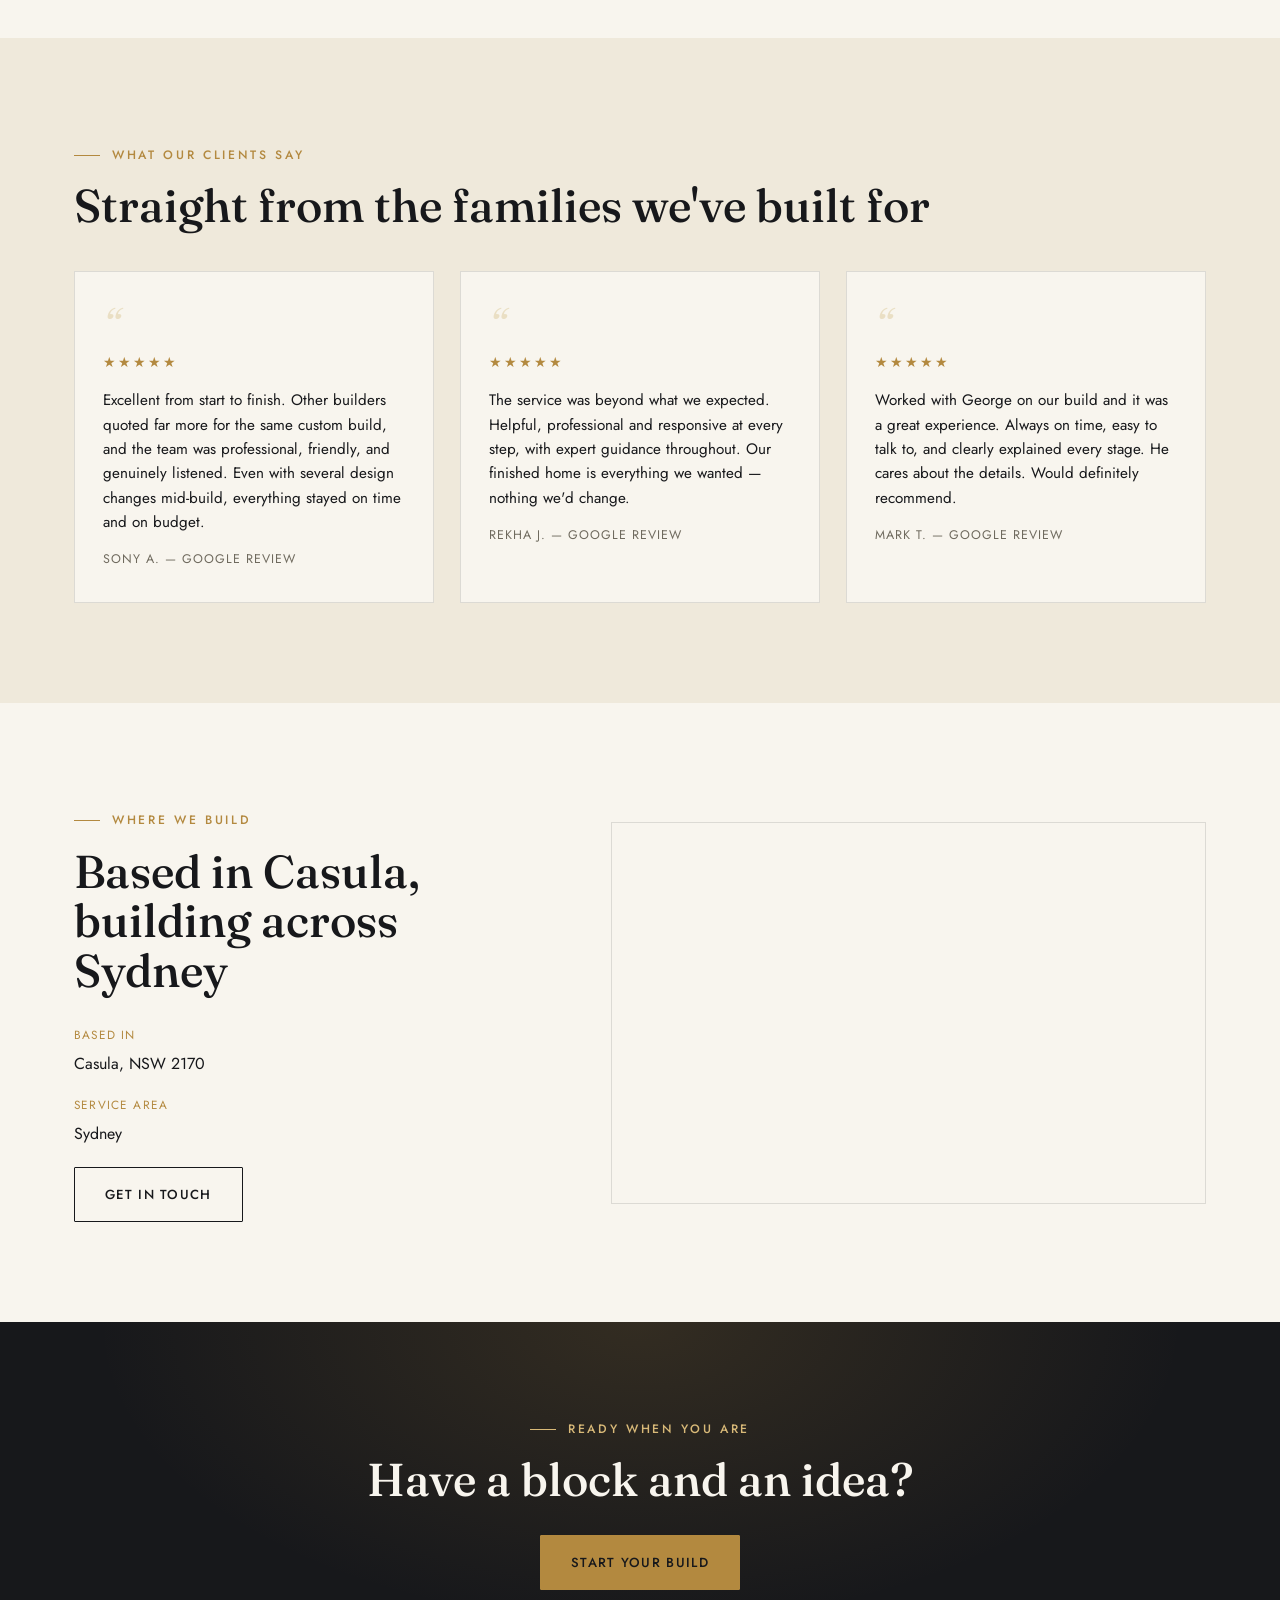
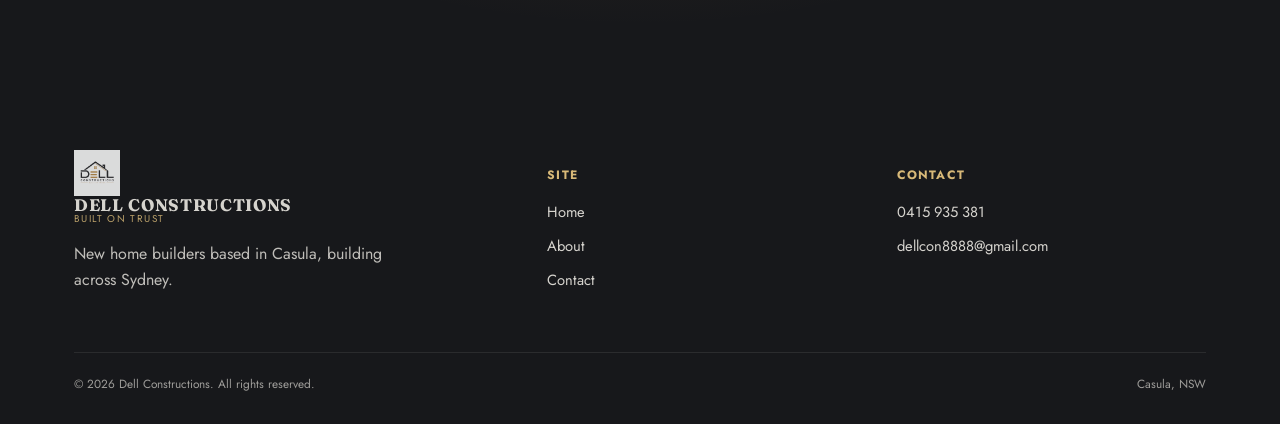
==== commit c616d1a8: "Update index.html" ====
--- a/index.html
+++ b/index.html
@@ -42,7 +42,7 @@
         <a href="#gallery" class="btn-ghost">See our work</a>
       </div>
       <div class="hero-stats">
-        <div class="stat"><strong data-count="6" data-suffix="+">0</strong><small>Years building</small></div>
+        <div class="stat"><strong data-count="12" data-suffix="+">0</strong><small>Years building</small></div>
         <div class="stat"><strong data-count="100" data-suffix="%">0</strong><small>Fixed-price builds</small></div>
         <div class="stat"><strong>Sydney</strong><small>Wide service area</small></div>
       </div>
@@ -86,7 +86,7 @@
   <div class="container">
     <p class="eyebrow reveal">How we build</p>
     <h2 class="reveal">We follow best practices</h2>
-    <p class="practices-sub reveal">twelve years in, we still hold every project to the same standard — because a home built well the first time is one you never have to think about again.</p>
+    <p class="practices-sub reveal">Twelve years in, we still hold every project to the same standard — because a home built well the first time is one you never have to think about again.</p>
     <div class="practices-grid">
       <div class="practice-card reveal">
         <div class="icon"><svg viewBox="0 0 48 48" fill="none" stroke="currentColor" stroke-width="1.8"><path d="M24 4c8 8 14 16 14 24a14 14 0 0 1-28 0c0-8 6-16 14-24z"/></svg></div>
